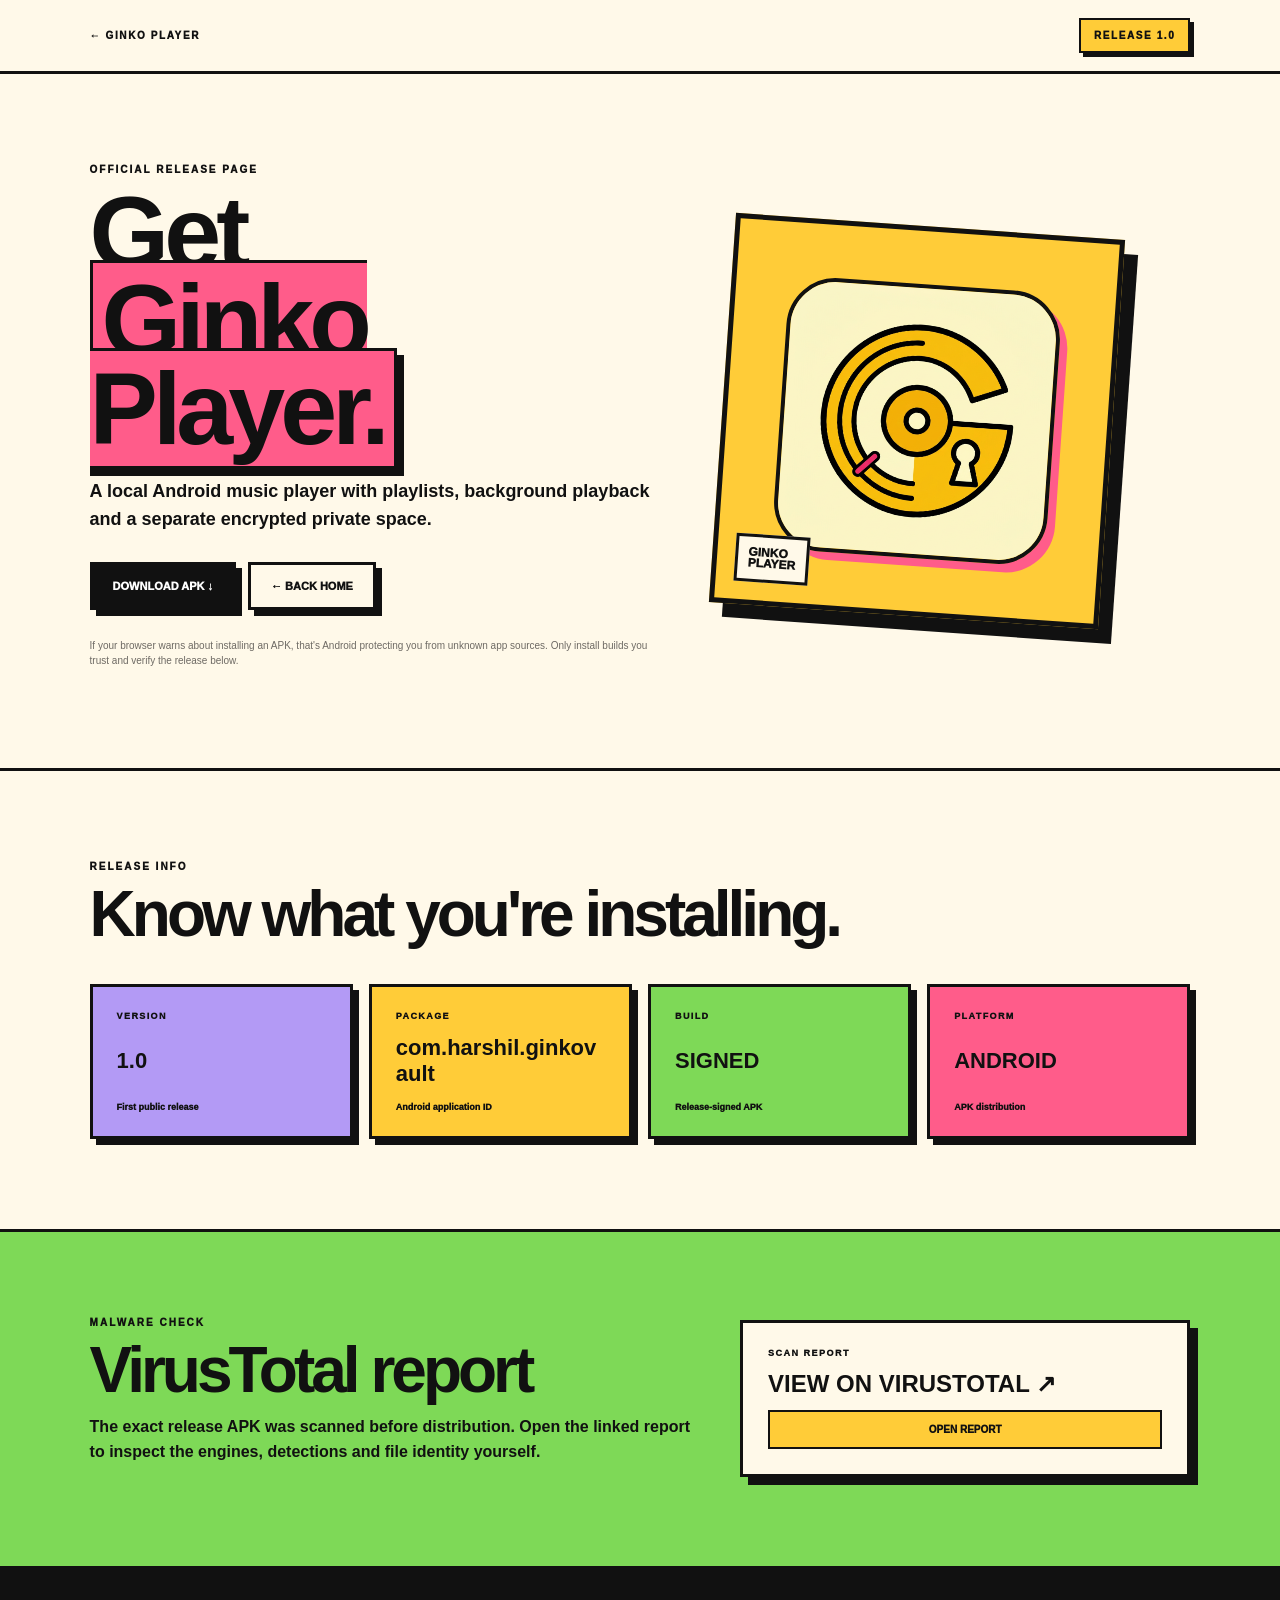
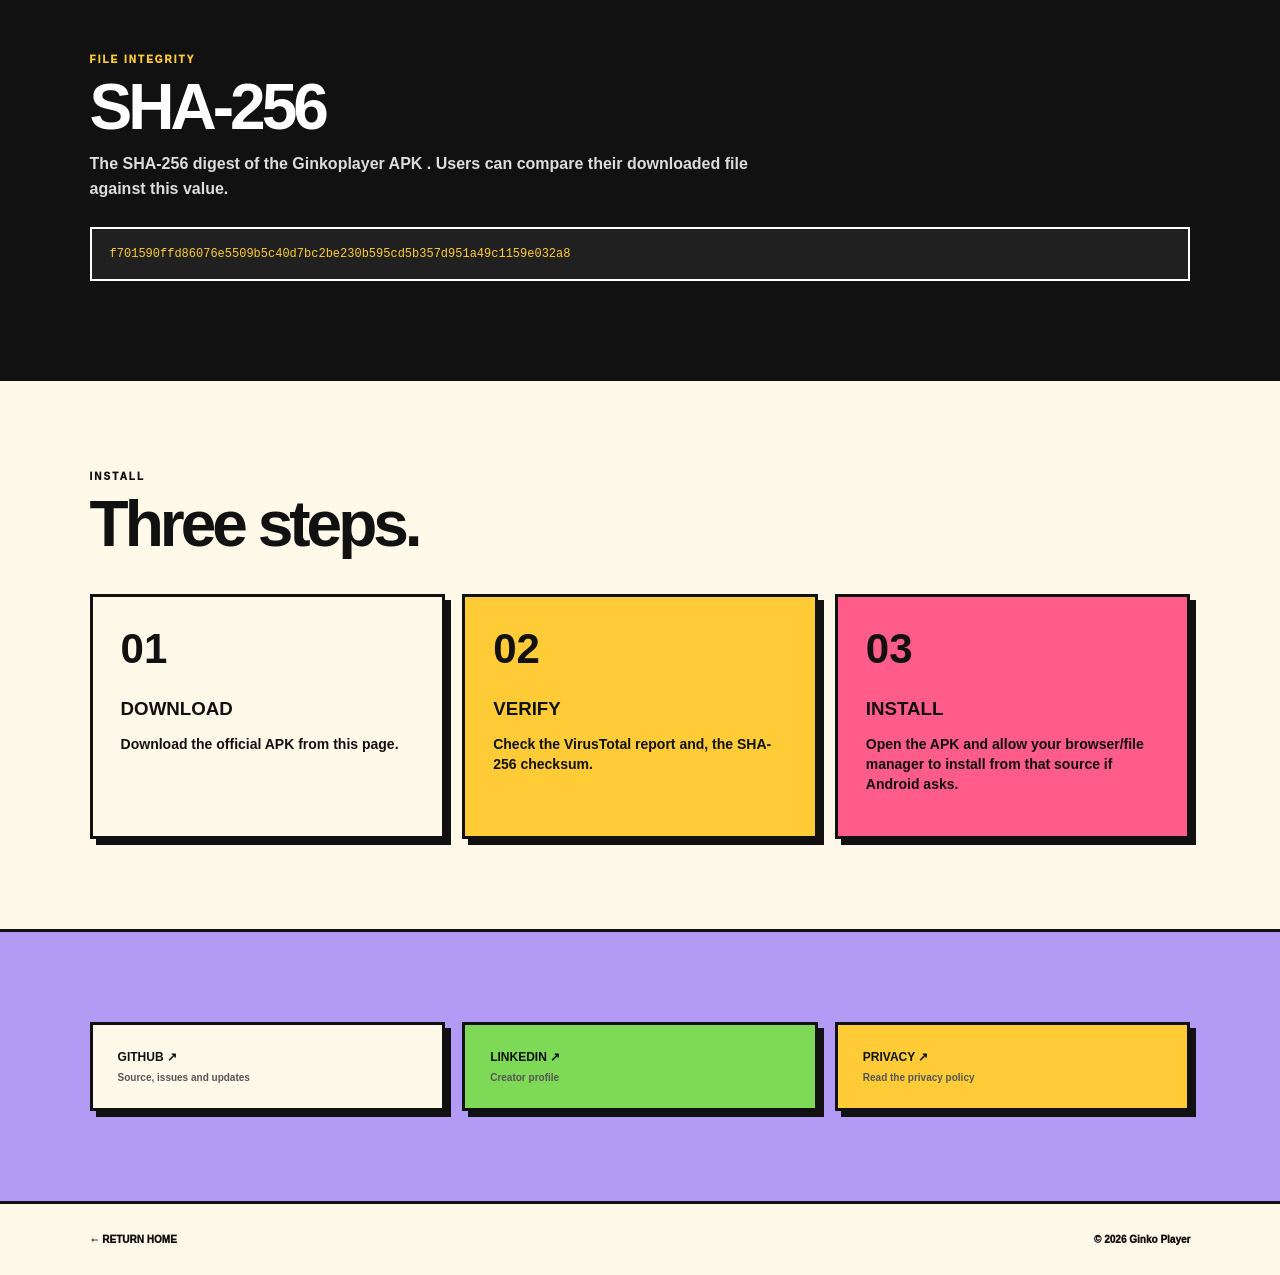
==== download/index.html @ cfaad0b4 "Add files via upload" ====
<!doctype html>
<html lang="en">
<head>
<meta charset="utf-8"><meta name="viewport" content="width=device-width,initial-scale=1">
<meta name="theme-color" content="#ffcc38">
<link rel="icon" type="image/png" href="../assets/ginko-player-icon.png">
<title>Download Ginko Player — Release 1.0</title>
<link rel="stylesheet" href="download.css">
</head>
<body>
<header><a class="back" href="../index.html">← GINKO PLAYER</a><span class="release">RELEASE 1.0</span></header>
<main>
<section class="download-hero"><div><p class="eyebrow">OFFICIAL RELEASE PAGE</p><h1>Get<br><em>Ginko Player.</em></h1><p class="lead">A local Android music player with playlists, background playback and a separate encrypted private space.</p><div class="actions"><a class="button black" href="ginko-player-v1.0.apk">DOWNLOAD APK ↓</a><a class="button" href="../index.html">← BACK HOME</a></div><p class="tiny">If your browser warns about installing an APK, that's Android protecting you from unknown app sources. Only install builds you trust and verify the release below.</p></div><div class="icon-card"><img src="../assets/ginko-player-icon.png" alt="Ginko Player icon"><span>GINKO<br>PLAYER</span></div></section>

<section class="release-info"><div class="section-head"><p class="eyebrow">RELEASE INFO</p><h2>Know what you're installing.</h2></div><div class="info-grid"><article><small>VERSION</small><b>1.0</b><span>First public release</span></article><article><small>PACKAGE</small><b>com.harshil.ginkovault</b><span>Android application ID</span></article><article><small>BUILD</small><b>SIGNED</b><span>Release-signed APK</span></article><article><small>PLATFORM</small><b>ANDROID</b><span>APK distribution</span></article></div></section>

<section id="virustotal" class="security-card"><div><p class="eyebrow">MALWARE CHECK</p><h2>VirusTotal report</h2><p>The exact release APK was scanned before distribution. Open the linked report to inspect the engines, detections and file identity yourself.</p></div><div class="report-box"><span>SCAN REPORT</span><b>VIEW ON VIRUSTOTAL ↗</b><a href="https://www.virustotal.com/gui/file/f701590ffd86076e5509b5c40d7bc2be230b595cd5b357d951a49c1159e032a8/details" target="_blank" rel="noopener">OPEN REPORT</a></div></section>

<section id="checksum" class="checksum"><p class="eyebrow">FILE INTEGRITY</p><h2>SHA-256</h2><p>The SHA-256 digest of the Ginkoplayer APK . Users can compare their downloaded file against this value.</p><code>f701590ffd86076e5509b5c40d7bc2be230b595cd5b357d951a49c1159e032a8</code><div class="verify-note"></div></section>

<section class="install"><div><p class="eyebrow">INSTALL</p><h2>Three steps.</h2></div><div class="steps"><article><b>01</b><h3>DOWNLOAD</h3><p>Download the official APK from this page.</p></article><article><b>02</b><h3>VERIFY</h3><p>Check the VirusTotal report and, the SHA-256 checksum.</p></article><article><b>03</b><h3>INSTALL</h3><p>Open the APK and allow your browser/file manager to install from that source if Android asks.</p></article></div></section>

<section class="links"><a href="https://github.com/HARSH11L" target="_blank" rel="noopener"><b>GITHUB ↗</b><span>Source, issues and updates</span></a><a href="https://in.linkedin.com/in/harshil-rahman-0258a3421" target="_blank" rel="noopener"><b>LINKEDIN ↗</b><span>Creator profile</span></a><a href="../privacy.html"><b>PRIVACY ↗</b><span>Read the privacy policy</span></a></section>
</main>
<footer><a href="../index.html">← RETURN HOME</a><span>© 2026 Ginko Player</span></footer>
</body></html>
---- download/download.css ----
:root{--paper:#fff9e9;--yellow:#ffcc38;--pink:#ff5c8a;--green:#7ed957;--purple:#b39af5;--black:#111;--muted:#6e6a64;--border:3px solid var(--black)}*{box-sizing:border-box}body{margin:0;background:var(--paper);color:var(--black);font-family:Arial,Helvetica,sans-serif}a{color:inherit;text-decoration:none}header{height:74px;padding:14px 7vw;border-bottom:var(--border);display:flex;justify-content:space-between;align-items:center;position:sticky;top:0;background:var(--paper);z-index:5}.back,.release{font-size:10px;font-weight:1000;letter-spacing:1.6px}.release{background:var(--yellow);padding:10px 13px;border:2px solid var(--black);box-shadow:4px 4px 0 var(--black)}.download-hero{padding:90px 7vw;display:grid;grid-template-columns:1.1fr .9fr;gap:60px;align-items:center;background:var(--cream);border-bottom:var(--border)}.eyebrow{font-size:10px;font-weight:1000;letter-spacing:2px;margin:0 0 14px}.download-hero h1{font-size:clamp(62px,8vw,105px);line-height:.86;letter-spacing:-5px;margin:0 0 25px}.download-hero h1 em{font-style:normal;background:var(--pink);border:3px solid var(--black);padding:0 9px;box-shadow:7px 7px 0 var(--black)}.lead{max-width:650px;font-size:18px;line-height:1.55;font-weight:650}.actions{display:flex;gap:12px;flex-wrap:wrap;margin:28px 0}.button{display:inline-flex;padding:15px 20px;border:var(--border);box-shadow:6px 6px 0 var(--black);font-size:11px;font-weight:1000;background:var(--paper)}.button.black{background:var(--black);color:white}.tiny{font-size:10px;line-height:1.5;color:var(--muted);max-width:600px}.icon-card{width:min(390px,100%);aspect-ratio:1;background:var(--yellow);border:5px solid var(--black);box-shadow:14px 14px 0 var(--black);display:grid;place-items:center;position:relative;transform:rotate(4deg)}.icon-card img{width:72%;height:72%;object-fit:cover;border:4px solid var(--black);border-radius:18%;box-shadow:8px 8px 0 var(--pink)}.icon-card span{position:absolute;bottom:18px;left:18px;background:var(--paper);border:3px solid var(--black);padding:10px;font-size:12px;font-weight:1000;line-height:.9}.release-info,.install,.links{padding:90px 7vw}.section-head h2,.release-info h2,.security-card h2,.checksum h2,.install h2{font-size:clamp(42px,5vw,70px);line-height:.9;letter-spacing:-4px;margin:0}.info-grid{display:grid;grid-template-columns:repeat(4,1fr);gap:16px;margin-top:40px}.info-grid article{padding:24px;min-height:155px;border:var(--border);box-shadow:6px 6px 0 var(--black);background:var(--purple);display:flex;flex-direction:column;justify-content:space-between}.info-grid article:nth-child(2){background:var(--yellow)}.info-grid article:nth-child(3){background:var(--green)}.info-grid article:nth-child(4){background:var(--pink)}.info-grid small{font-size:9px;font-weight:1000;letter-spacing:1.4px}.info-grid b{font-size:22px;word-break:break-word}.info-grid span{font-size:9px;font-weight:1000}.security-card{padding:85px 7vw;background:var(--green);border-top:var(--border);border-bottom:var(--border);display:grid;grid-template-columns:1fr .75fr;gap:50px;align-items:center}.security-card>div>p:not(.eyebrow),.checksum>p:not(.eyebrow){max-width:700px;font-size:16px;line-height:1.55;font-weight:650}.report-box{padding:25px;background:var(--paper);border:var(--border);box-shadow:8px 8px 0 var(--black);display:flex;flex-direction:column;gap:12px}.report-box span{font-size:9px;font-weight:1000;letter-spacing:1.5px}.report-box b{font-size:24px}.report-box a{background:var(--yellow);border:2px solid var(--black);padding:12px;font-size:10px;font-weight:1000;text-align:center}.report-box small{font-size:9px;color:var(--muted)}.checksum{padding:85px 7vw;background:var(--black);color:white}.checksum .eyebrow{color:var(--yellow)}.checksum p:not(.eyebrow){color:#ddd}.checksum code{display:block;margin-top:25px;padding:18px;background:#202020;border:2px solid white;color:var(--yellow);font-size:12px;word-break:break-all}.verify-note{margin-top:15px;font-size:10px;color:#bbb}.steps{display:grid;grid-template-columns:repeat(3,1fr);gap:17px;margin-top:40px}.steps article{padding:28px;background:var(--paper);border:var(--border);box-shadow:6px 6px 0 var(--black);min-height:210px}.steps article:nth-child(2){background:var(--yellow)}.steps article:nth-child(3){background:var(--pink)}.steps b{font-size:42px}.steps h3{margin:25px 0 8px}.steps p{font-size:14px;font-weight:650;line-height:1.45}.links{background:var(--purple);border-top:var(--border);display:grid;grid-template-columns:repeat(3,1fr);gap:17px}.links a{padding:25px;background:var(--paper);border:var(--border);box-shadow:6px 6px 0 var(--black);display:flex;flex-direction:column;gap:8px}.links a:nth-child(2){background:var(--green)}.links a:nth-child(3){background:var(--yellow)}.links b{font-size:12px}.links span{font-size:10px;font-weight:700;color:#555}footer{padding:30px 7vw;background:var(--paper);border-top:var(--border);display:flex;justify-content:space-between;font-size:10px;font-weight:1000}@media(max-width:900px){.download-hero,.security-card{grid-template-columns:1fr}.info-grid{grid-template-columns:1fr 1fr}.steps,.links{grid-template-columns:1fr}}@media(max-width:560px){header{padding:12px 20px}.download-hero,.release-info,.install,.links,.security-card,.checksum{padding-left:20px;padding-right:20px}.download-hero{padding-top:60px}.download-hero h1{font-size:60px}.info-grid{grid-template-columns:1fr}.icon-card{width:280px;margin:auto}.steps{grid-template-columns:1fr}footer{padding:25px 20px;display:block}footer span{display:block;margin-top:10px}}
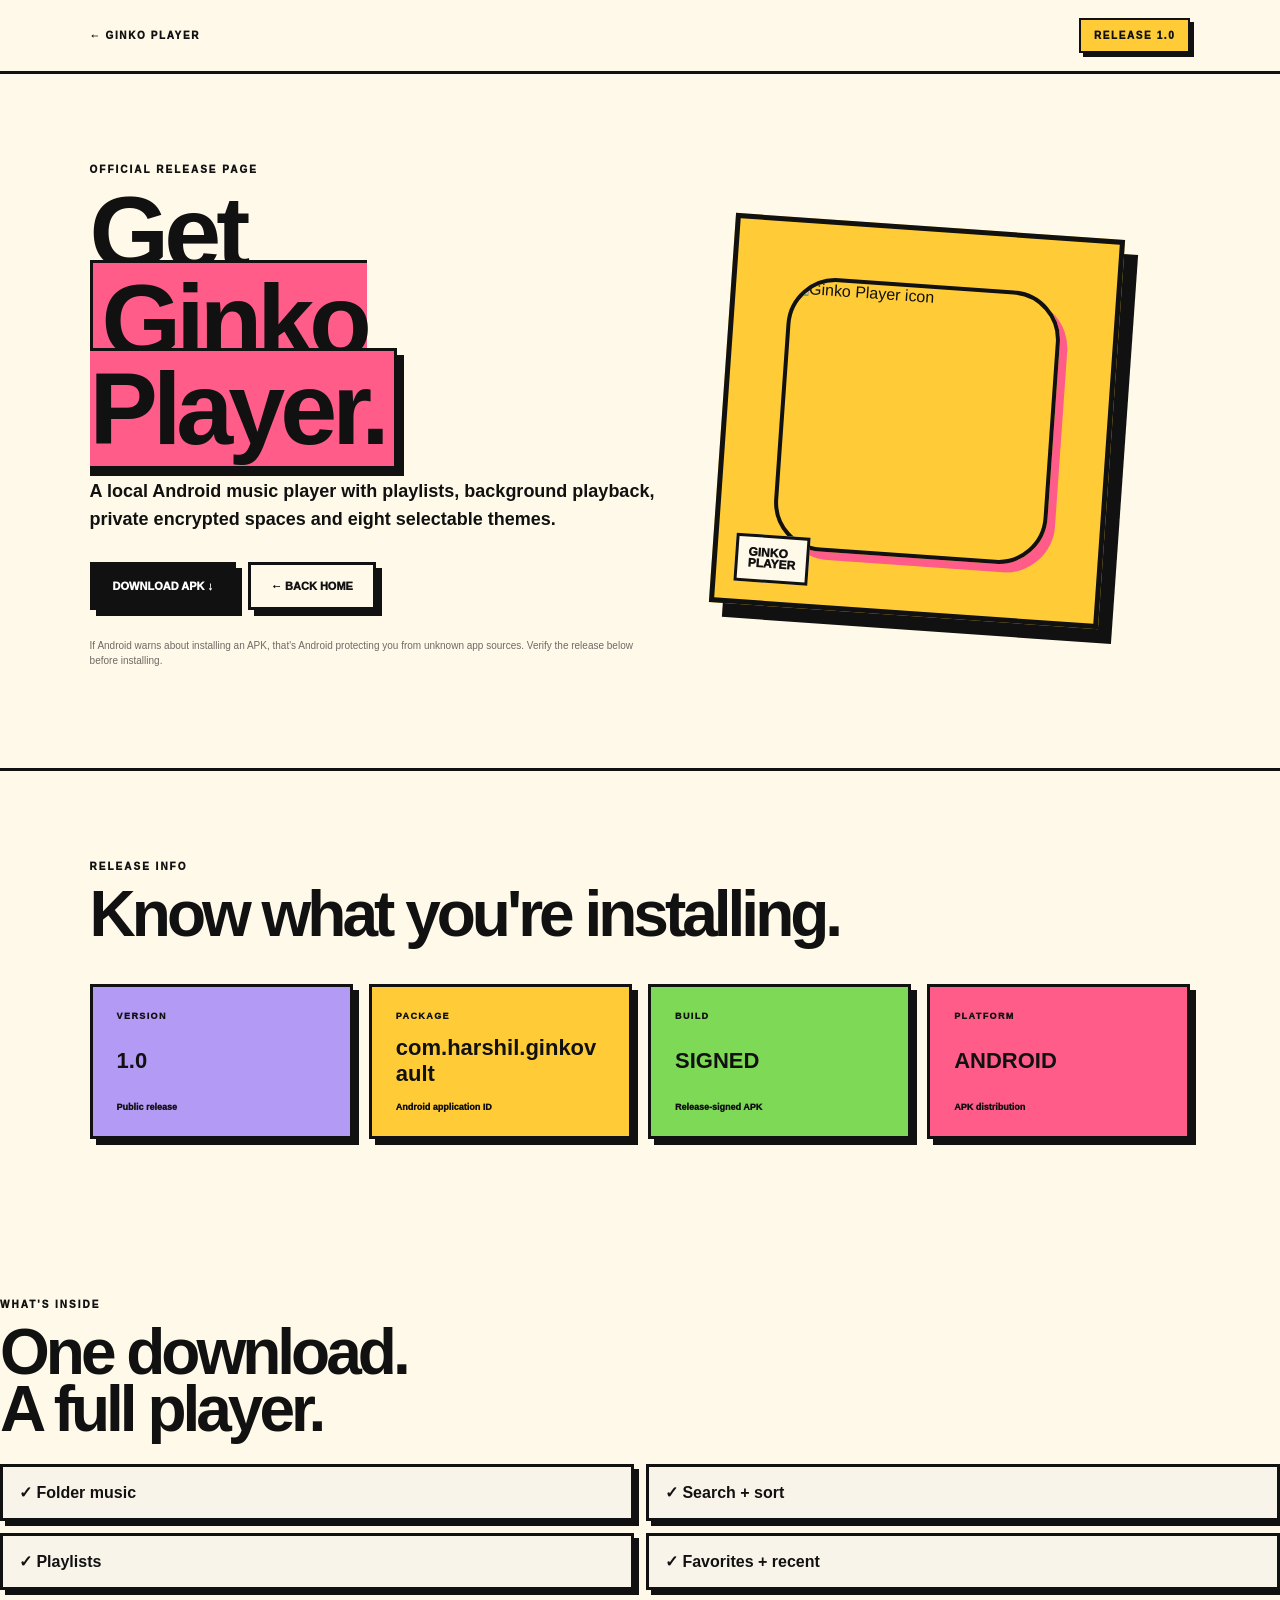
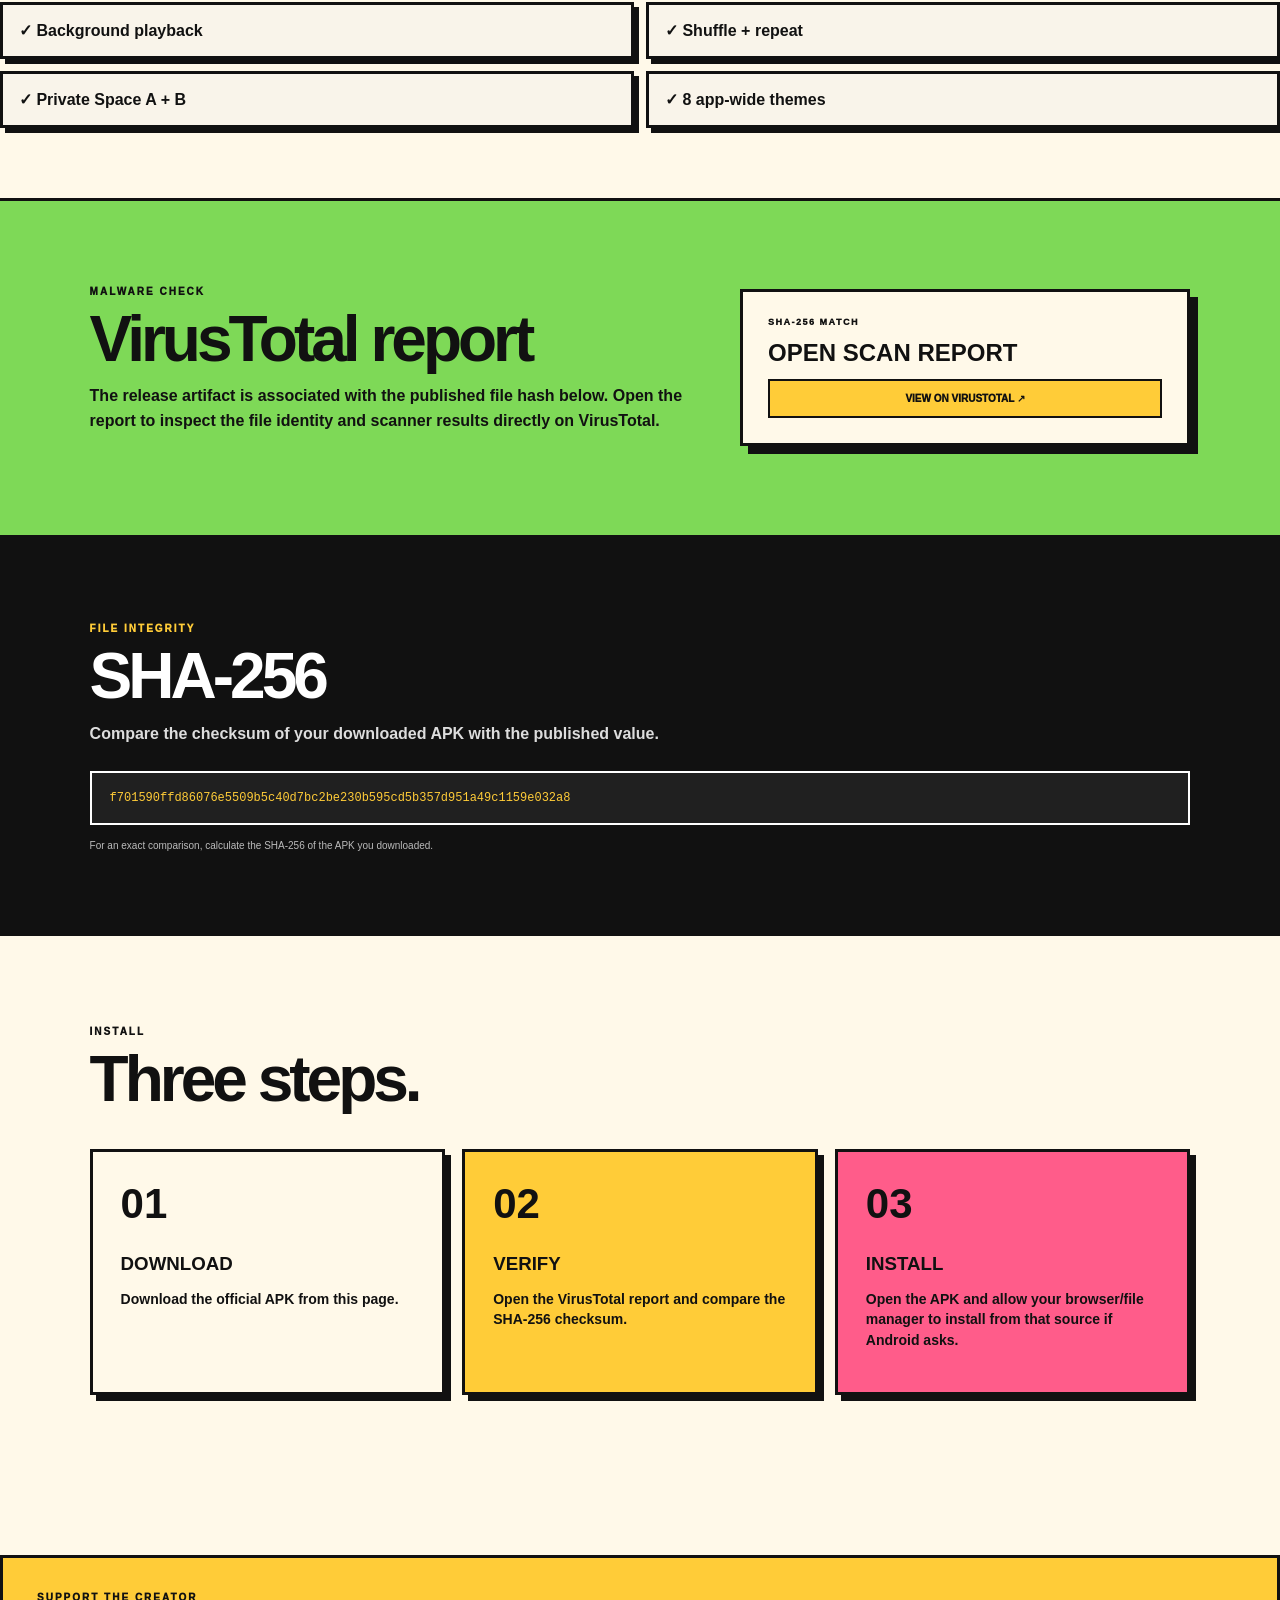
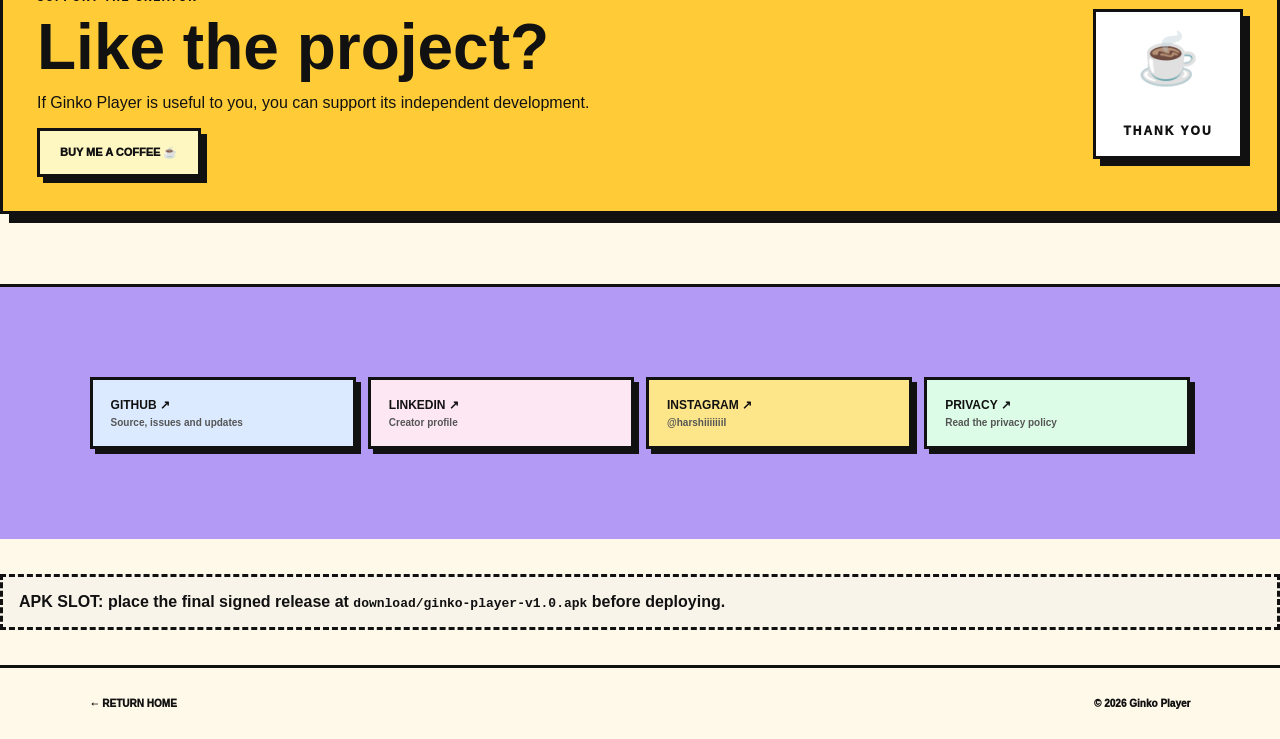
==== commit a9383562: "Add files via upload" ====
--- a/download/index.html
+++ b/download/index.html
@@ -1,26 +1,12 @@
-<!doctype html>
-<html lang="en">
-<head>
-<meta charset="utf-8"><meta name="viewport" content="width=device-width,initial-scale=1">
-<meta name="theme-color" content="#ffcc38">
-<link rel="icon" type="image/png" href="../assets/ginko-player-icon.png">
-<title>Download Ginko Player — Release 1.0</title>
-<link rel="stylesheet" href="download.css">
-</head>
-<body>
-<header><a class="back" href="../index.html">← GINKO PLAYER</a><span class="release">RELEASE 1.0</span></header>
-<main>
-<section class="download-hero"><div><p class="eyebrow">OFFICIAL RELEASE PAGE</p><h1>Get<br><em>Ginko Player.</em></h1><p class="lead">A local Android music player with playlists, background playback and a separate encrypted private space.</p><div class="actions"><a class="button black" href="ginko-player-v1.0.apk">DOWNLOAD APK ↓</a><a class="button" href="../index.html">← BACK HOME</a></div><p class="tiny">If your browser warns about installing an APK, that's Android protecting you from unknown app sources. Only install builds you trust and verify the release below.</p></div><div class="icon-card"><img src="../assets/ginko-player-icon.png" alt="Ginko Player icon"><span>GINKO<br>PLAYER</span></div></section>
-
-<section class="release-info"><div class="section-head"><p class="eyebrow">RELEASE INFO</p><h2>Know what you're installing.</h2></div><div class="info-grid"><article><small>VERSION</small><b>1.0</b><span>First public release</span></article><article><small>PACKAGE</small><b>com.harshil.ginkovault</b><span>Android application ID</span></article><article><small>BUILD</small><b>SIGNED</b><span>Release-signed APK</span></article><article><small>PLATFORM</small><b>ANDROID</b><span>APK distribution</span></article></div></section>
-
-<section id="virustotal" class="security-card"><div><p class="eyebrow">MALWARE CHECK</p><h2>VirusTotal report</h2><p>The exact release APK was scanned before distribution. Open the linked report to inspect the engines, detections and file identity yourself.</p></div><div class="report-box"><span>SCAN REPORT</span><b>VIEW ON VIRUSTOTAL ↗</b><a href="https://www.virustotal.com/gui/file/f701590ffd86076e5509b5c40d7bc2be230b595cd5b357d951a49c1159e032a8/details" target="_blank" rel="noopener">OPEN REPORT</a></div></section>
-
-<section id="checksum" class="checksum"><p class="eyebrow">FILE INTEGRITY</p><h2>SHA-256</h2><p>The SHA-256 digest of the Ginkoplayer APK . Users can compare their downloaded file against this value.</p><code>f701590ffd86076e5509b5c40d7bc2be230b595cd5b357d951a49c1159e032a8</code><div class="verify-note"></div></section>
-
-<section class="install"><div><p class="eyebrow">INSTALL</p><h2>Three steps.</h2></div><div class="steps"><article><b>01</b><h3>DOWNLOAD</h3><p>Download the official APK from this page.</p></article><article><b>02</b><h3>VERIFY</h3><p>Check the VirusTotal report and, the SHA-256 checksum.</p></article><article><b>03</b><h3>INSTALL</h3><p>Open the APK and allow your browser/file manager to install from that source if Android asks.</p></article></div></section>
-
-<section class="links"><a href="https://github.com/HARSH11L" target="_blank" rel="noopener"><b>GITHUB ↗</b><span>Source, issues and updates</span></a><a href="https://in.linkedin.com/in/harshil-rahman-0258a3421" target="_blank" rel="noopener"><b>LINKEDIN ↗</b><span>Creator profile</span></a><a href="../privacy.html"><b>PRIVACY ↗</b><span>Read the privacy policy</span></a></section>
-</main>
-<footer><a href="../index.html">← RETURN HOME</a><span>© 2026 Ginko Player</span></footer>
-</body></html>
+<!doctype html><html lang="en"><head><meta charset="utf-8"><meta name="viewport" content="width=device-width,initial-scale=1"><meta name="description" content="Official Ginko Player Android APK download page with release verification, VirusTotal report, SHA-256 and creator support."><meta name="theme-color" content="#ffcc38"><link rel="icon" type="image/png" href="../assets/ginko-player-icon.png"><title>Download Ginko Player — Release 1.0</title><link rel="stylesheet" href="download.css"></head><body>
+<header><a class="back" href="../index.html">← GINKO PLAYER</a><span class="release">RELEASE 1.0</span></header><main>
+<section class="download-hero"><div><p class="eyebrow">OFFICIAL RELEASE PAGE</p><h1>Get<br><em>Ginko Player.</em></h1><p class="lead">A local Android music player with playlists, background playback, private encrypted spaces and eight selectable themes.</p><div class="actions"><a class="button black" href="ginko-player-v1.0.apk">DOWNLOAD APK ↓</a><a class="button" href="../index.html">← BACK HOME</a></div><p class="tiny">If Android warns about installing an APK, that's Android protecting you from unknown app sources. Verify the release below before installing.</p></div><div class="icon-card"><img src="../assets/ginko-player-icon.png" alt="Ginko Player icon"><span>GINKO<br>PLAYER</span></div></section>
+<section class="release-info"><div class="section-head"><p class="eyebrow">RELEASE INFO</p><h2>Know what you're installing.</h2></div><div class="info-grid"><article><small>VERSION</small><b>1.0</b><span>Public release</span></article><article><small>PACKAGE</small><b>com.harshil.ginkovault</b><span>Android application ID</span></article><article><small>BUILD</small><b>SIGNED</b><span>Release-signed APK</span></article><article><small>PLATFORM</small><b>ANDROID</b><span>APK distribution</span></article></div></section>
+<section class="download-features"><div class="section-head"><p class="eyebrow">WHAT'S INSIDE</p><h2>One download.<br>A full player.</h2></div><div class="mini-grid"><span>✓ Folder music</span><span>✓ Search + sort</span><span>✓ Playlists</span><span>✓ Favorites + recent</span><span>✓ Background playback</span><span>✓ Shuffle + repeat</span><span>✓ Private Space A + B</span><span>✓ 8 app-wide themes</span></div></section>
+<section id="virustotal" class="security-card"><div><p class="eyebrow">MALWARE CHECK</p><h2>VirusTotal report</h2><p>The release artifact is associated with the published file hash below. Open the report to inspect the file identity and scanner results directly on VirusTotal.</p></div><div class="report-box"><span>SHA-256 MATCH</span><b>OPEN SCAN REPORT</b><a href="https://www.virustotal.com/gui/file/f701590ffd86076e5509b5c40d7bc2be230b595cd5b357d951a49c1159e032a8/detection" target="_blank" rel="noopener">VIEW ON VIRUSTOTAL ↗</a></div></section>
+<section id="checksum" class="checksum"><p class="eyebrow">FILE INTEGRITY</p><h2>SHA-256</h2><p>Compare the checksum of your downloaded APK with the published value.</p><code>f701590ffd86076e5509b5c40d7bc2be230b595cd5b357d951a49c1159e032a8</code><div class="verify-note">For an exact comparison, calculate the SHA-256 of the APK you downloaded.</div></section>
+<section class="install"><div><p class="eyebrow">INSTALL</p><h2>Three steps.</h2></div><div class="steps"><article><b>01</b><h3>DOWNLOAD</h3><p>Download the official APK from this page.</p></article><article><b>02</b><h3>VERIFY</h3><p>Open the VirusTotal report and compare the SHA-256 checksum.</p></article><article><b>03</b><h3>INSTALL</h3><p>Open the APK and allow your browser/file manager to install from that source if Android asks.</p></article></div></section>
+<section class="support-download"><div><p class="eyebrow">SUPPORT THE CREATOR</p><h2>Like the project?</h2><p>If Ginko Player is useful to you, you can support its independent development.</p><a class="button yellow" href="https://buymeacoffee.com/harsh1l" target="_blank" rel="noopener">BUY ME A COFFEE ☕</a></div><div class="coffee-mark">☕<br><small>THANK YOU</small></div></section>
+<section class="links"><a href="https://github.com/HARSH11L" target="_blank" rel="noopener"><b>GITHUB ↗</b><span>Source, issues and updates</span></a><a href="https://www.linkedin.com/in/harshil-rahman-0258a3421/" target="_blank" rel="noopener"><b>LINKEDIN ↗</b><span>Creator profile</span></a><a href="https://instagram.com/harshiiiiiiil" target="_blank" rel="noopener"><b>INSTAGRAM ↗</b><span>@harshiiiiiiil</span></a><a href="../privacy.html"><b>PRIVACY ↗</b><span>Read the privacy policy</span></a></section>
+<div class="apk-note"><b>APK SLOT:</b> place the final signed release at <code>download/ginko-player-v1.0.apk</code> before deploying.</div>
+</main><footer><a href="../index.html">← RETURN HOME</a><span>© 2026 Ginko Player</span></footer></body></html>
--- a/download/download.css
+++ b/download/download.css
@@ -1 +1,2 @@
 :root{--paper:#fff9e9;--yellow:#ffcc38;--pink:#ff5c8a;--green:#7ed957;--purple:#b39af5;--black:#111;--muted:#6e6a64;--border:3px solid var(--black)}*{box-sizing:border-box}body{margin:0;background:var(--paper);color:var(--black);font-family:Arial,Helvetica,sans-serif}a{color:inherit;text-decoration:none}header{height:74px;padding:14px 7vw;border-bottom:var(--border);display:flex;justify-content:space-between;align-items:center;position:sticky;top:0;background:var(--paper);z-index:5}.back,.release{font-size:10px;font-weight:1000;letter-spacing:1.6px}.release{background:var(--yellow);padding:10px 13px;border:2px solid var(--black);box-shadow:4px 4px 0 var(--black)}.download-hero{padding:90px 7vw;display:grid;grid-template-columns:1.1fr .9fr;gap:60px;align-items:center;background:var(--cream);border-bottom:var(--border)}.eyebrow{font-size:10px;font-weight:1000;letter-spacing:2px;margin:0 0 14px}.download-hero h1{font-size:clamp(62px,8vw,105px);line-height:.86;letter-spacing:-5px;margin:0 0 25px}.download-hero h1 em{font-style:normal;background:var(--pink);border:3px solid var(--black);padding:0 9px;box-shadow:7px 7px 0 var(--black)}.lead{max-width:650px;font-size:18px;line-height:1.55;font-weight:650}.actions{display:flex;gap:12px;flex-wrap:wrap;margin:28px 0}.button{display:inline-flex;padding:15px 20px;border:var(--border);box-shadow:6px 6px 0 var(--black);font-size:11px;font-weight:1000;background:var(--paper)}.button.black{background:var(--black);color:white}.tiny{font-size:10px;line-height:1.5;color:var(--muted);max-width:600px}.icon-card{width:min(390px,100%);aspect-ratio:1;background:var(--yellow);border:5px solid var(--black);box-shadow:14px 14px 0 var(--black);display:grid;place-items:center;position:relative;transform:rotate(4deg)}.icon-card img{width:72%;height:72%;object-fit:cover;border:4px solid var(--black);border-radius:18%;box-shadow:8px 8px 0 var(--pink)}.icon-card span{position:absolute;bottom:18px;left:18px;background:var(--paper);border:3px solid var(--black);padding:10px;font-size:12px;font-weight:1000;line-height:.9}.release-info,.install,.links{padding:90px 7vw}.section-head h2,.release-info h2,.security-card h2,.checksum h2,.install h2{font-size:clamp(42px,5vw,70px);line-height:.9;letter-spacing:-4px;margin:0}.info-grid{display:grid;grid-template-columns:repeat(4,1fr);gap:16px;margin-top:40px}.info-grid article{padding:24px;min-height:155px;border:var(--border);box-shadow:6px 6px 0 var(--black);background:var(--purple);display:flex;flex-direction:column;justify-content:space-between}.info-grid article:nth-child(2){background:var(--yellow)}.info-grid article:nth-child(3){background:var(--green)}.info-grid article:nth-child(4){background:var(--pink)}.info-grid small{font-size:9px;font-weight:1000;letter-spacing:1.4px}.info-grid b{font-size:22px;word-break:break-word}.info-grid span{font-size:9px;font-weight:1000}.security-card{padding:85px 7vw;background:var(--green);border-top:var(--border);border-bottom:var(--border);display:grid;grid-template-columns:1fr .75fr;gap:50px;align-items:center}.security-card>div>p:not(.eyebrow),.checksum>p:not(.eyebrow){max-width:700px;font-size:16px;line-height:1.55;font-weight:650}.report-box{padding:25px;background:var(--paper);border:var(--border);box-shadow:8px 8px 0 var(--black);display:flex;flex-direction:column;gap:12px}.report-box span{font-size:9px;font-weight:1000;letter-spacing:1.5px}.report-box b{font-size:24px}.report-box a{background:var(--yellow);border:2px solid var(--black);padding:12px;font-size:10px;font-weight:1000;text-align:center}.report-box small{font-size:9px;color:var(--muted)}.checksum{padding:85px 7vw;background:var(--black);color:white}.checksum .eyebrow{color:var(--yellow)}.checksum p:not(.eyebrow){color:#ddd}.checksum code{display:block;margin-top:25px;padding:18px;background:#202020;border:2px solid white;color:var(--yellow);font-size:12px;word-break:break-all}.verify-note{margin-top:15px;font-size:10px;color:#bbb}.steps{display:grid;grid-template-columns:repeat(3,1fr);gap:17px;margin-top:40px}.steps article{padding:28px;background:var(--paper);border:var(--border);box-shadow:6px 6px 0 var(--black);min-height:210px}.steps article:nth-child(2){background:var(--yellow)}.steps article:nth-child(3){background:var(--pink)}.steps b{font-size:42px}.steps h3{margin:25px 0 8px}.steps p{font-size:14px;font-weight:650;line-height:1.45}.links{background:var(--purple);border-top:var(--border);display:grid;grid-template-columns:repeat(3,1fr);gap:17px}.links a{padding:25px;background:var(--paper);border:var(--border);box-shadow:6px 6px 0 var(--black);display:flex;flex-direction:column;gap:8px}.links a:nth-child(2){background:var(--green)}.links a:nth-child(3){background:var(--yellow)}.links b{font-size:12px}.links span{font-size:10px;font-weight:700;color:#555}footer{padding:30px 7vw;background:var(--paper);border-top:var(--border);display:flex;justify-content:space-between;font-size:10px;font-weight:1000}@media(max-width:900px){.download-hero,.security-card{grid-template-columns:1fr}.info-grid{grid-template-columns:1fr 1fr}.steps,.links{grid-template-columns:1fr}}@media(max-width:560px){header{padding:12px 20px}.download-hero,.release-info,.install,.links,.security-card,.checksum{padding-left:20px;padding-right:20px}.download-hero{padding-top:60px}.download-hero h1{font-size:60px}.info-grid{grid-template-columns:1fr}.icon-card{width:280px;margin:auto}.steps{grid-template-columns:1fr}footer{padding:25px 20px;display:block}footer span{display:block;margin-top:10px}}
+.download-features{padding:70px 0}.mini-grid{display:grid;grid-template-columns:repeat(2,1fr);gap:12px;margin-top:25px}.mini-grid span{border:3px solid #111;background:#f9f4ea;box-shadow:5px 5px 0 #111;padding:16px;font-weight:900}.support-download{margin:70px 0;padding:34px;border:3px solid #111;box-shadow:9px 9px 0 #111;background:#ffcc38;display:flex;justify-content:space-between;align-items:center;gap:30px}.support-download h2{font-size:clamp(38px,5vw,68px);line-height:.95;margin:8px 0}.button.yellow{background:#fff7c2;border:3px solid #111;color:#111}.coffee-mark{width:150px;height:150px;border:3px solid #111;background:#fff;box-shadow:7px 7px 0 #111;display:grid;place-items:center;text-align:center;font-size:50px;flex:0 0 auto}.coffee-mark small{font-size:12px;font-weight:1000;letter-spacing:2px}.apk-note{margin:35px 0;padding:16px;border:3px dashed #111;background:#f9f4ea;font-weight:700}.apk-note code{word-break:break-all}.links{display:grid;grid-template-columns:repeat(4,1fr);gap:12px}.links a{border:3px solid #111;box-shadow:5px 5px 0 #111;padding:18px;background:#fff;color:#111;text-decoration:none;display:flex;flex-direction:column;gap:5px}.links a:nth-child(1){background:#dbeafe}.links a:nth-child(2){background:#fce7f3}.links a:nth-child(3){background:#fde68a}.links a:nth-child(4){background:#dcfce7}@media(max-width:800px){.links{grid-template-columns:repeat(2,1fr)}.support-download{align-items:flex-start}.coffee-mark{width:110px;height:110px;font-size:38px}}@media(max-width:520px){.mini-grid,.links{grid-template-columns:1fr}.support-download{flex-direction:column}.coffee-mark{width:100%;height:90px}}
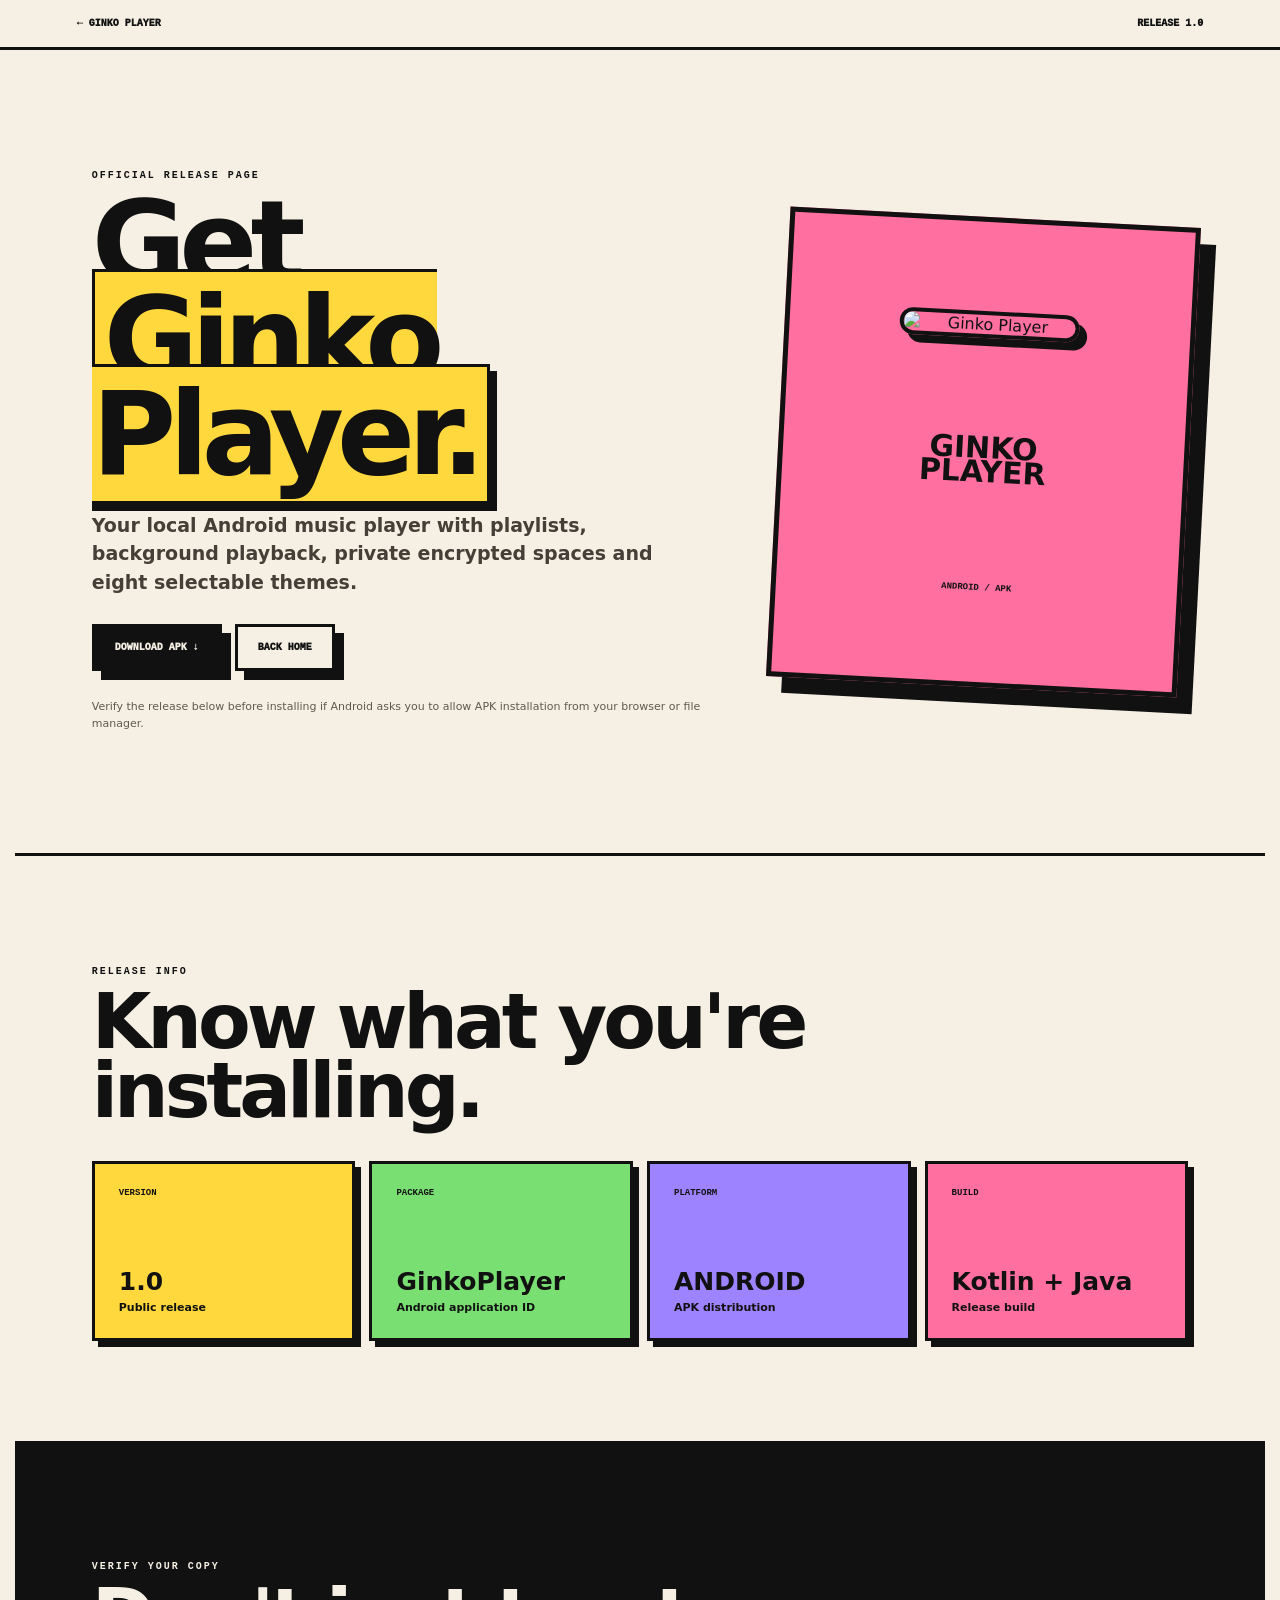
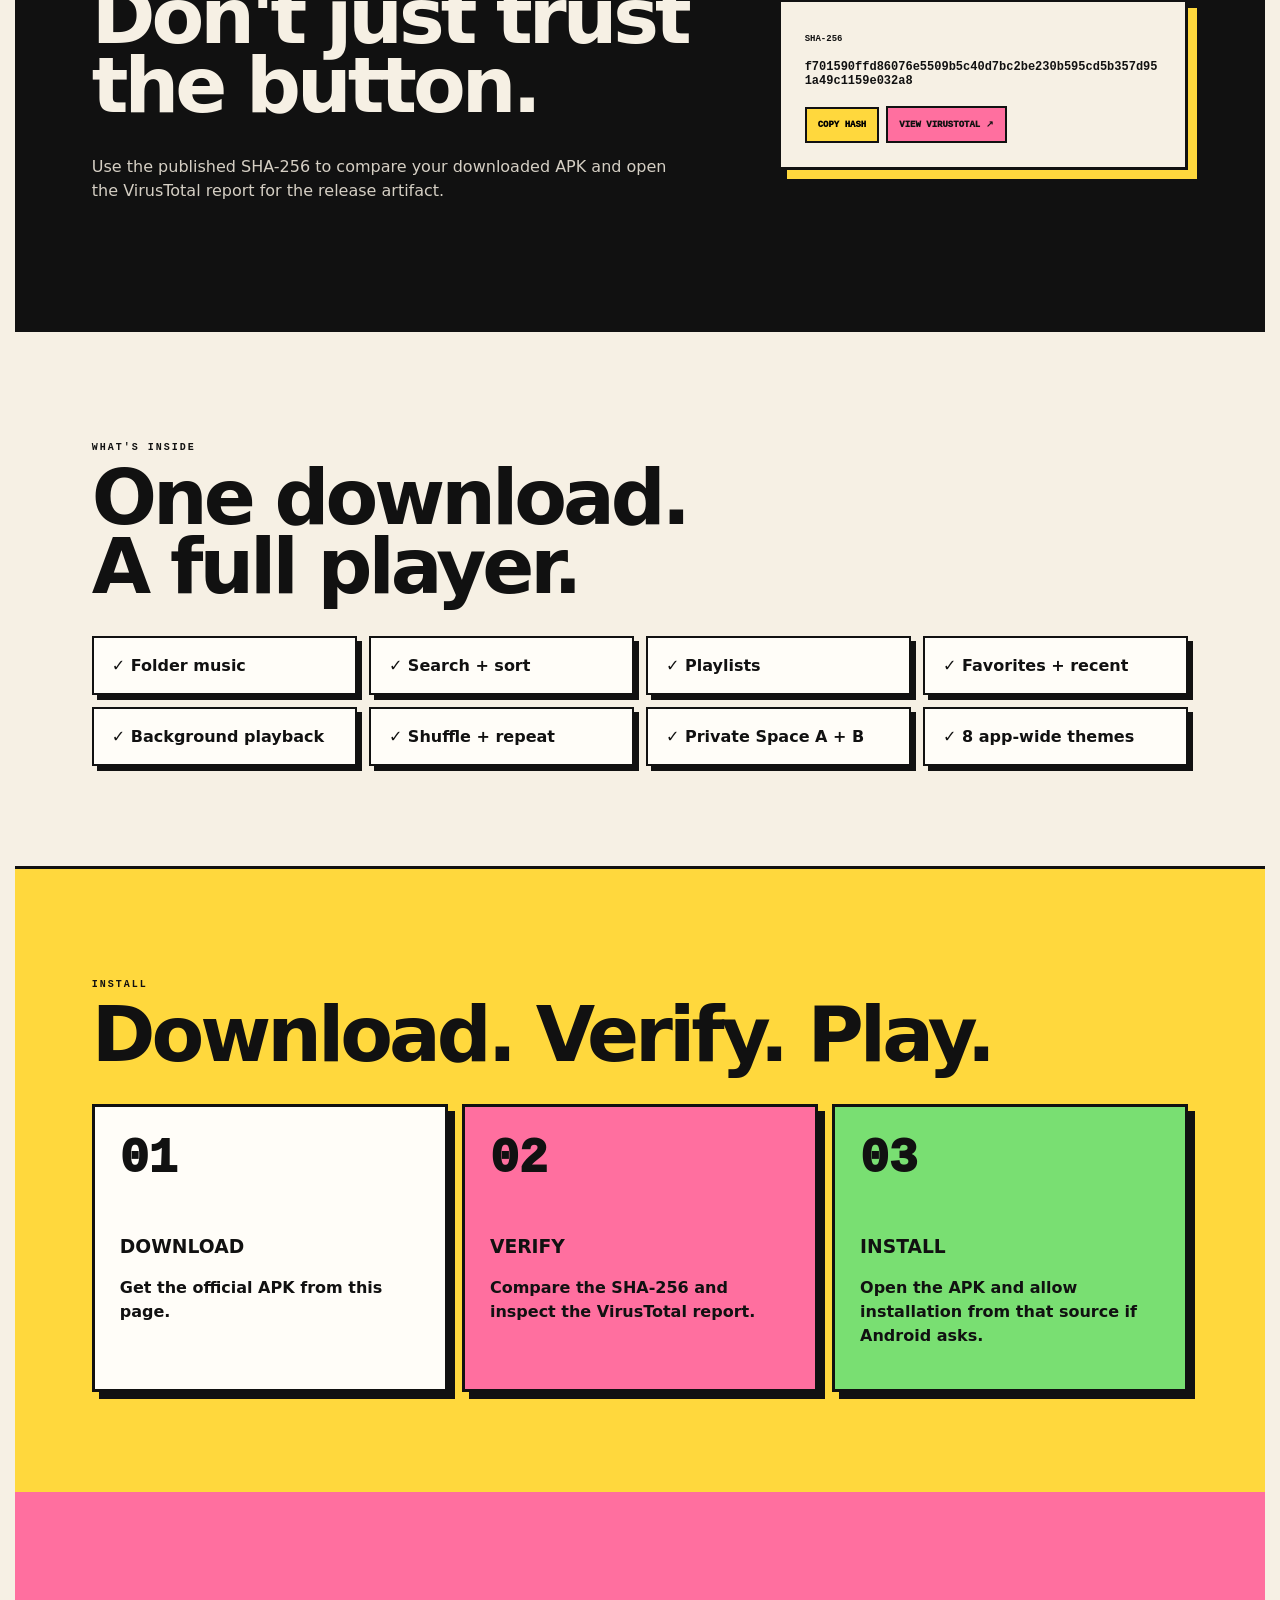
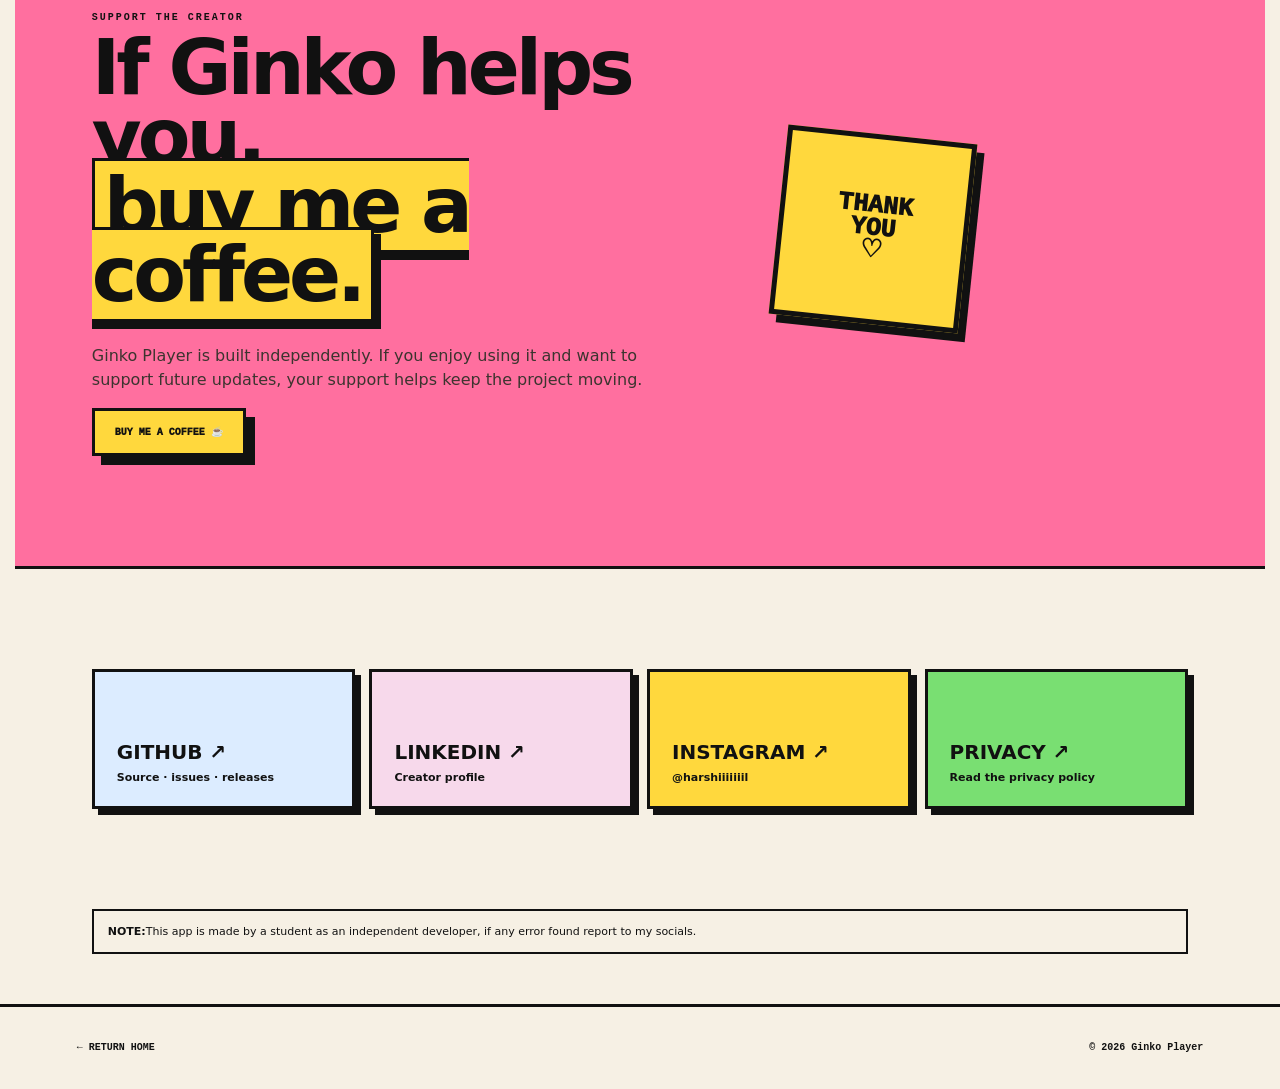
==== commit 408ff0d4: "Add files via upload" ====
--- a/download/index.html
+++ b/download/index.html
@@ -1,12 +1,10 @@
-<!doctype html><html lang="en"><head><meta charset="utf-8"><meta name="viewport" content="width=device-width,initial-scale=1"><meta name="description" content="Official Ginko Player Android APK download page with release verification, VirusTotal report, SHA-256 and creator support."><meta name="theme-color" content="#ffcc38"><link rel="icon" type="image/png" href="../assets/ginko-player-icon.png"><title>Download Ginko Player — Release 1.0</title><link rel="stylesheet" href="download.css"></head><body>
-<header><a class="back" href="../index.html">← GINKO PLAYER</a><span class="release">RELEASE 1.0</span></header><main>
-<section class="download-hero"><div><p class="eyebrow">OFFICIAL RELEASE PAGE</p><h1>Get<br><em>Ginko Player.</em></h1><p class="lead">A local Android music player with playlists, background playback, private encrypted spaces and eight selectable themes.</p><div class="actions"><a class="button black" href="ginko-player-v1.0.apk">DOWNLOAD APK ↓</a><a class="button" href="../index.html">← BACK HOME</a></div><p class="tiny">If Android warns about installing an APK, that's Android protecting you from unknown app sources. Verify the release below before installing.</p></div><div class="icon-card"><img src="../assets/ginko-player-icon.png" alt="Ginko Player icon"><span>GINKO<br>PLAYER</span></div></section>
-<section class="release-info"><div class="section-head"><p class="eyebrow">RELEASE INFO</p><h2>Know what you're installing.</h2></div><div class="info-grid"><article><small>VERSION</small><b>1.0</b><span>Public release</span></article><article><small>PACKAGE</small><b>com.harshil.ginkovault</b><span>Android application ID</span></article><article><small>BUILD</small><b>SIGNED</b><span>Release-signed APK</span></article><article><small>PLATFORM</small><b>ANDROID</b><span>APK distribution</span></article></div></section>
-<section class="download-features"><div class="section-head"><p class="eyebrow">WHAT'S INSIDE</p><h2>One download.<br>A full player.</h2></div><div class="mini-grid"><span>✓ Folder music</span><span>✓ Search + sort</span><span>✓ Playlists</span><span>✓ Favorites + recent</span><span>✓ Background playback</span><span>✓ Shuffle + repeat</span><span>✓ Private Space A + B</span><span>✓ 8 app-wide themes</span></div></section>
-<section id="virustotal" class="security-card"><div><p class="eyebrow">MALWARE CHECK</p><h2>VirusTotal report</h2><p>The release artifact is associated with the published file hash below. Open the report to inspect the file identity and scanner results directly on VirusTotal.</p></div><div class="report-box"><span>SHA-256 MATCH</span><b>OPEN SCAN REPORT</b><a href="https://www.virustotal.com/gui/file/f701590ffd86076e5509b5c40d7bc2be230b595cd5b357d951a49c1159e032a8/detection" target="_blank" rel="noopener">VIEW ON VIRUSTOTAL ↗</a></div></section>
-<section id="checksum" class="checksum"><p class="eyebrow">FILE INTEGRITY</p><h2>SHA-256</h2><p>Compare the checksum of your downloaded APK with the published value.</p><code>f701590ffd86076e5509b5c40d7bc2be230b595cd5b357d951a49c1159e032a8</code><div class="verify-note">For an exact comparison, calculate the SHA-256 of the APK you downloaded.</div></section>
-<section class="install"><div><p class="eyebrow">INSTALL</p><h2>Three steps.</h2></div><div class="steps"><article><b>01</b><h3>DOWNLOAD</h3><p>Download the official APK from this page.</p></article><article><b>02</b><h3>VERIFY</h3><p>Open the VirusTotal report and compare the SHA-256 checksum.</p></article><article><b>03</b><h3>INSTALL</h3><p>Open the APK and allow your browser/file manager to install from that source if Android asks.</p></article></div></section>
-<section class="support-download"><div><p class="eyebrow">SUPPORT THE CREATOR</p><h2>Like the project?</h2><p>If Ginko Player is useful to you, you can support its independent development.</p><a class="button yellow" href="https://buymeacoffee.com/harsh1l" target="_blank" rel="noopener">BUY ME A COFFEE ☕</a></div><div class="coffee-mark">☕<br><small>THANK YOU</small></div></section>
-<section class="links"><a href="https://github.com/HARSH11L" target="_blank" rel="noopener"><b>GITHUB ↗</b><span>Source, issues and updates</span></a><a href="https://www.linkedin.com/in/harshil-rahman-0258a3421/" target="_blank" rel="noopener"><b>LINKEDIN ↗</b><span>Creator profile</span></a><a href="https://instagram.com/harshiiiiiiil" target="_blank" rel="noopener"><b>INSTAGRAM ↗</b><span>@harshiiiiiiil</span></a><a href="../privacy.html"><b>PRIVACY ↗</b><span>Read the privacy policy</span></a></section>
-<div class="apk-note"><b>APK SLOT:</b> place the final signed release at <code>download/ginko-player-v1.0.apk</code> before deploying.</div>
-</main><footer><a href="../index.html">← RETURN HOME</a><span>© 2026 Ginko Player</span></footer></body></html>
+<!doctype html><html lang="en"><head><meta charset="utf-8"><meta name="viewport" content="width=device-width,initial-scale=1"><meta name="description" content="Official Ginko Player Android APK download, release verification and creator support."><meta name="theme-color" content="#ffd83d"><link rel="icon" type="image/png" href="../assets/ginko-player-icon.png"><title>Download Ginko Player — Release 1.0</title><link rel="stylesheet" href="download.css"></head><body>
+<header><a href="../">← GINKO PLAYER</a><span>RELEASE 1.0</span></header><main>
+<section class="hero"><div><p class="eyebrow">OFFICIAL RELEASE PAGE</p><h1>Get<br><em>Ginko Player.</em></h1><p class="lead">Your local Android music player with playlists, background playback, private encrypted spaces and eight selectable themes.</p><div class="actions"><a class="button black" href="ginko-player-v1.0.apk">DOWNLOAD APK ↓</a><a class="button" href="../">BACK HOME</a></div><p class="tiny">Verify the release below before installing if Android asks you to allow APK installation from your browser or file manager.</p></div><div class="download-art"><img src="../assets/ginko-player-icon.png" alt="Ginko Player"><b>GINKO<br>PLAYER</b><span>ANDROID / APK</span></div></section>
+<section class="release"><p class="eyebrow">RELEASE INFO</p><h2>Know what you're installing.</h2><div class="grid"><article><small>VERSION</small><b>1.0</b><span>Public release</span></article><article><small>PACKAGE</small><b>GinkoPlayer</b><span>Android application ID</span></article><article><small>PLATFORM</small><b>ANDROID</b><span>APK distribution</span></article><article><small>BUILD</small><b>Kotlin + Java</b><span>Release build</span></article></div></section>
+<section class="verify"><div><p class="eyebrow">VERIFY YOUR COPY</p><h2>Don't just trust the button.</h2><p>Use the published SHA-256 to compare your downloaded APK and open the VirusTotal report for the release artifact.</p></div><div class="hash"><small>SHA-256</small><code>f701590ffd86076e5509b5c40d7bc2be230b595cd5b357d951a49c1159e032a8</code><button id="copyHash">COPY HASH</button><a href="https://www.virustotal.com/gui/file/f701590ffd86076e5509b5c40d7bc2be230b595cd5b357d951a49c1159e032a8/detection" target="_blank" rel="noopener">VIEW VIRUSTOTAL ↗</a></div></section>
+<section class="inside"><p class="eyebrow">WHAT'S INSIDE</p><h2>One download.<br>A full player.</h2><div class="checks"><span>✓ Folder music</span><span>✓ Search + sort</span><span>✓ Playlists</span><span>✓ Favorites + recent</span><span>✓ Background playback</span><span>✓ Shuffle + repeat</span><span>✓ Private Space A + B</span><span>✓ 8 app-wide themes</span></div></section>
+<section class="install"><p class="eyebrow">INSTALL</p><h2>Download. Verify. Play.</h2><div class="steps"><article><b>01</b><h3>DOWNLOAD</h3><p>Get the official APK from this page.</p></article><article><b>02</b><h3>VERIFY</h3><p>Compare the SHA-256 and inspect the VirusTotal report.</p></article><article><b>03</b><h3>INSTALL</h3><p>Open the APK and allow installation from that source if Android asks.</p></article></div></section>
+<section class="coffee"><div><p class="eyebrow">SUPPORT THE CREATOR</p><h2>If Ginko helps you,<br><em>buy me a coffee.</em></h2><p>Ginko Player is built independently. If you enjoy using it and want to support future updates, your support helps keep the project moving.</p><a class="button yellow" href="https://buymeacoffee.com/harsh1l" target="_blank" rel="noopener">BUY ME A COFFEE ☕</a></div><div class="stamp">THANK<br>YOU<br>♡</div></section>
+<section class="links"><a href="https://github.com/HARSH11L" target="_blank" rel="noopener"><b>GITHUB ↗</b><span>Source · issues · releases</span></a><a href="https://www.linkedin.com/in/harshil-rahman-0258a3421/" target="_blank" rel="noopener"><b>LINKEDIN ↗</b><span>Creator profile</span></a><a href="https://instagram.com/harshiiiiiiil" target="_blank" rel="noopener"><b>INSTAGRAM ↗</b><span>@harshiiiiiiil</span></a><a href="../privacy.html"><b>PRIVACY ↗</b><span>Read the privacy policy</span></a></section>
+<div class="apk-note"><b>NOTE:</b>This app is made by a student as an independent developer, if any error found report to my socials.</div></main><footer><a href="../">← RETURN HOME</a><span>© 2026 Ginko Player</span></footer><script>document.getElementById('copyHash')?.addEventListener('click',async e=>{const hash='f701590ffd86076e5509b5c40d7bc2be230b595cd5b357d951a49c1159e032a8';try{await navigator.clipboard.writeText(hash);e.currentTarget.textContent='COPIED ✓';setTimeout(()=>e.currentTarget.textContent='COPY HASH',1600)}catch{e.currentTarget.textContent='COPY FAILED'}});</script></body></html>
--- a/download/download.css
+++ b/download/download.css
@@ -1,2 +1 @@
-:root{--paper:#fff9e9;--yellow:#ffcc38;--pink:#ff5c8a;--green:#7ed957;--purple:#b39af5;--black:#111;--muted:#6e6a64;--border:3px solid var(--black)}*{box-sizing:border-box}body{margin:0;background:var(--paper);color:var(--black);font-family:Arial,Helvetica,sans-serif}a{color:inherit;text-decoration:none}header{height:74px;padding:14px 7vw;border-bottom:var(--border);display:flex;justify-content:space-between;align-items:center;position:sticky;top:0;background:var(--paper);z-index:5}.back,.release{font-size:10px;font-weight:1000;letter-spacing:1.6px}.release{background:var(--yellow);padding:10px 13px;border:2px solid var(--black);box-shadow:4px 4px 0 var(--black)}.download-hero{padding:90px 7vw;display:grid;grid-template-columns:1.1fr .9fr;gap:60px;align-items:center;background:var(--cream);border-bottom:var(--border)}.eyebrow{font-size:10px;font-weight:1000;letter-spacing:2px;margin:0 0 14px}.download-hero h1{font-size:clamp(62px,8vw,105px);line-height:.86;letter-spacing:-5px;margin:0 0 25px}.download-hero h1 em{font-style:normal;background:var(--pink);border:3px solid var(--black);padding:0 9px;box-shadow:7px 7px 0 var(--black)}.lead{max-width:650px;font-size:18px;line-height:1.55;font-weight:650}.actions{display:flex;gap:12px;flex-wrap:wrap;margin:28px 0}.button{display:inline-flex;padding:15px 20px;border:var(--border);box-shadow:6px 6px 0 var(--black);font-size:11px;font-weight:1000;background:var(--paper)}.button.black{background:var(--black);color:white}.tiny{font-size:10px;line-height:1.5;color:var(--muted);max-width:600px}.icon-card{width:min(390px,100%);aspect-ratio:1;background:var(--yellow);border:5px solid var(--black);box-shadow:14px 14px 0 var(--black);display:grid;place-items:center;position:relative;transform:rotate(4deg)}.icon-card img{width:72%;height:72%;object-fit:cover;border:4px solid var(--black);border-radius:18%;box-shadow:8px 8px 0 var(--pink)}.icon-card span{position:absolute;bottom:18px;left:18px;background:var(--paper);border:3px solid var(--black);padding:10px;font-size:12px;font-weight:1000;line-height:.9}.release-info,.install,.links{padding:90px 7vw}.section-head h2,.release-info h2,.security-card h2,.checksum h2,.install h2{font-size:clamp(42px,5vw,70px);line-height:.9;letter-spacing:-4px;margin:0}.info-grid{display:grid;grid-template-columns:repeat(4,1fr);gap:16px;margin-top:40px}.info-grid article{padding:24px;min-height:155px;border:var(--border);box-shadow:6px 6px 0 var(--black);background:var(--purple);display:flex;flex-direction:column;justify-content:space-between}.info-grid article:nth-child(2){background:var(--yellow)}.info-grid article:nth-child(3){background:var(--green)}.info-grid article:nth-child(4){background:var(--pink)}.info-grid small{font-size:9px;font-weight:1000;letter-spacing:1.4px}.info-grid b{font-size:22px;word-break:break-word}.info-grid span{font-size:9px;font-weight:1000}.security-card{padding:85px 7vw;background:var(--green);border-top:var(--border);border-bottom:var(--border);display:grid;grid-template-columns:1fr .75fr;gap:50px;align-items:center}.security-card>div>p:not(.eyebrow),.checksum>p:not(.eyebrow){max-width:700px;font-size:16px;line-height:1.55;font-weight:650}.report-box{padding:25px;background:var(--paper);border:var(--border);box-shadow:8px 8px 0 var(--black);display:flex;flex-direction:column;gap:12px}.report-box span{font-size:9px;font-weight:1000;letter-spacing:1.5px}.report-box b{font-size:24px}.report-box a{background:var(--yellow);border:2px solid var(--black);padding:12px;font-size:10px;font-weight:1000;text-align:center}.report-box small{font-size:9px;color:var(--muted)}.checksum{padding:85px 7vw;background:var(--black);color:white}.checksum .eyebrow{color:var(--yellow)}.checksum p:not(.eyebrow){color:#ddd}.checksum code{display:block;margin-top:25px;padding:18px;background:#202020;border:2px solid white;color:var(--yellow);font-size:12px;word-break:break-all}.verify-note{margin-top:15px;font-size:10px;color:#bbb}.steps{display:grid;grid-template-columns:repeat(3,1fr);gap:17px;margin-top:40px}.steps article{padding:28px;background:var(--paper);border:var(--border);box-shadow:6px 6px 0 var(--black);min-height:210px}.steps article:nth-child(2){background:var(--yellow)}.steps article:nth-child(3){background:var(--pink)}.steps b{font-size:42px}.steps h3{margin:25px 0 8px}.steps p{font-size:14px;font-weight:650;line-height:1.45}.links{background:var(--purple);border-top:var(--border);display:grid;grid-template-columns:repeat(3,1fr);gap:17px}.links a{padding:25px;background:var(--paper);border:var(--border);box-shadow:6px 6px 0 var(--black);display:flex;flex-direction:column;gap:8px}.links a:nth-child(2){background:var(--green)}.links a:nth-child(3){background:var(--yellow)}.links b{font-size:12px}.links span{font-size:10px;font-weight:700;color:#555}footer{padding:30px 7vw;background:var(--paper);border-top:var(--border);display:flex;justify-content:space-between;font-size:10px;font-weight:1000}@media(max-width:900px){.download-hero,.security-card{grid-template-columns:1fr}.info-grid{grid-template-columns:1fr 1fr}.steps,.links{grid-template-columns:1fr}}@media(max-width:560px){header{padding:12px 20px}.download-hero,.release-info,.install,.links,.security-card,.checksum{padding-left:20px;padding-right:20px}.download-hero{padding-top:60px}.download-hero h1{font-size:60px}.info-grid{grid-template-columns:1fr}.icon-card{width:280px;margin:auto}.steps{grid-template-columns:1fr}footer{padding:25px 20px;display:block}footer span{display:block;margin-top:10px}}
-.download-features{padding:70px 0}.mini-grid{display:grid;grid-template-columns:repeat(2,1fr);gap:12px;margin-top:25px}.mini-grid span{border:3px solid #111;background:#f9f4ea;box-shadow:5px 5px 0 #111;padding:16px;font-weight:900}.support-download{margin:70px 0;padding:34px;border:3px solid #111;box-shadow:9px 9px 0 #111;background:#ffcc38;display:flex;justify-content:space-between;align-items:center;gap:30px}.support-download h2{font-size:clamp(38px,5vw,68px);line-height:.95;margin:8px 0}.button.yellow{background:#fff7c2;border:3px solid #111;color:#111}.coffee-mark{width:150px;height:150px;border:3px solid #111;background:#fff;box-shadow:7px 7px 0 #111;display:grid;place-items:center;text-align:center;font-size:50px;flex:0 0 auto}.coffee-mark small{font-size:12px;font-weight:1000;letter-spacing:2px}.apk-note{margin:35px 0;padding:16px;border:3px dashed #111;background:#f9f4ea;font-weight:700}.apk-note code{word-break:break-all}.links{display:grid;grid-template-columns:repeat(4,1fr);gap:12px}.links a{border:3px solid #111;box-shadow:5px 5px 0 #111;padding:18px;background:#fff;color:#111;text-decoration:none;display:flex;flex-direction:column;gap:5px}.links a:nth-child(1){background:#dbeafe}.links a:nth-child(2){background:#fce7f3}.links a:nth-child(3){background:#fde68a}.links a:nth-child(4){background:#dcfce7}@media(max-width:800px){.links{grid-template-columns:repeat(2,1fr)}.support-download{align-items:flex-start}.coffee-mark{width:110px;height:110px;font-size:38px}}@media(max-width:520px){.mini-grid,.links{grid-template-columns:1fr}.support-download{flex-direction:column}.coffee-mark{width:100%;height:90px}}
+:root{--paper:#f6f0e4;--ink:#111;--muted:#5f584f;--yellow:#ffd83d;--pink:#ff6f9f;--green:#79df72;--purple:#9d83ff;--white:#fffdf8;--border:3px solid var(--ink);--shadow:9px 9px 0 var(--ink)}*{box-sizing:border-box}body{margin:0;background:var(--paper);color:var(--ink);font-family:Inter,ui-sans-serif,system-ui,-apple-system,"Segoe UI",sans-serif}a{color:inherit;text-decoration:none}header{display:flex;justify-content:space-between;align-items:center;padding:18px 6vw;border-bottom:var(--border);font:1000 10px ui-monospace,monospace;position:sticky;top:0;background:rgba(246,240,228,.95);backdrop-filter:blur(12px);z-index:5}main{max-width:1250px;margin:auto}.eyebrow{font:900 10px ui-monospace,monospace;letter-spacing:2px}.hero,.verify,.coffee{padding:110px 6vw;display:grid;grid-template-columns:1.2fr .8fr;gap:70px;align-items:center}.hero h1{font-size:clamp(65px,9vw,120px);line-height:.83;letter-spacing:-7px;margin:15px 0 28px}.hero h1 em,.coffee h2 em{font-style:normal;background:var(--yellow);padding:0 9px;border:var(--border);box-shadow:7px 7px 0 var(--ink)}.lead{font-size:19px;line-height:1.5;max-width:650px;font-weight:650;color:#463f37}.actions{display:flex;gap:13px;flex-wrap:wrap;margin-top:28px}.button{display:inline-flex;padding:15px 20px;border:var(--border);box-shadow:var(--shadow);font:1000 10px ui-monospace,monospace;transition:.18s}.button:hover{transform:translate(3px,3px);box-shadow:4px 4px 0 var(--ink)}.button.black{background:var(--ink);color:var(--paper)}.button.yellow{background:var(--yellow)}.tiny{font-size:11px;line-height:1.5;color:var(--muted);max-width:620px;margin-top:28px}.download-art{border:5px solid var(--ink);box-shadow:16px 16px 0 var(--ink);background:var(--pink);min-height:470px;display:grid;place-items:center;text-align:center;padding:40px;transform:rotate(3deg)}.download-art img{width:180px;border:4px solid var(--ink);border-radius:35px;box-shadow:8px 8px 0 var(--ink)}.download-art b{font-size:30px;line-height:.8}.download-art span{font:900 9px ui-monospace,monospace}.release,.inside,.install,.links{padding:100px 6vw;border-top:var(--border)}h2{font-size:clamp(48px,6vw,80px);line-height:.9;letter-spacing:-4px;margin:0 0 35px}.grid{display:grid;grid-template-columns:repeat(4,1fr);gap:14px}.grid article{border:var(--border);box-shadow:6px 6px 0 var(--ink);padding:24px;min-height:180px;background:var(--white);display:flex;flex-direction:column}.grid article:nth-child(1){background:var(--yellow)}.grid article:nth-child(2){background:var(--green)}.grid article:nth-child(3){background:var(--purple)}.grid article:nth-child(4){background:var(--pink)}.grid small{font:900 9px ui-monospace,monospace}.grid b{font-size:25px;margin:auto 0 5px;word-break:break-word}.grid span{font-size:11px;font-weight:700}.verify{background:var(--ink);color:var(--paper);max-width:none}.verify p:not(.eyebrow),.coffee p:not(.eyebrow){font-size:16px;line-height:1.5;color:#d5cfc4;max-width:600px}.hash{border:var(--border);box-shadow:9px 9px 0 var(--yellow);background:var(--paper);color:var(--ink);padding:24px}.hash small{font:900 9px ui-monospace,monospace}.hash code{display:block;word-break:break-all;font:700 12px ui-monospace,monospace;margin:15px 0 18px}.hash button,.hash a{display:inline-flex;border:2px solid var(--ink);padding:11px;background:var(--yellow);font:1000 9px ui-monospace,monospace;cursor:pointer}.hash a{background:var(--pink);margin-left:7px}.checks{display:grid;grid-template-columns:repeat(4,1fr);gap:12px}.checks span{border:2px solid var(--ink);box-shadow:5px 5px 0 var(--ink);padding:18px;background:var(--white);font-weight:900}.install{background:var(--yellow)}.steps{display:grid;grid-template-columns:repeat(3,1fr);gap:14px}.steps article{border:var(--border);box-shadow:7px 7px 0 var(--ink);padding:25px;background:var(--white);min-height:230px}.steps article:nth-child(2){background:var(--pink)}.steps article:nth-child(3){background:var(--green)}.steps b{font:1000 48px ui-monospace,monospace}.steps h3{margin-top:50px}.steps p{font-weight:650;line-height:1.5}.coffee{background:var(--pink);max-width:none}.coffee p:not(.eyebrow){color:#3c342f}.stamp{width:190px;height:190px;border:5px solid var(--ink);box-shadow:8px 8px 0 var(--ink);background:var(--yellow);display:grid;place-items:center;text-align:center;font:1000 25px/.9 ui-monospace,monospace;transform:rotate(6deg)}.links{display:grid;grid-template-columns:repeat(4,1fr);gap:14px}.links a{border:var(--border);box-shadow:6px 6px 0 var(--ink);padding:22px;min-height:140px;display:flex;flex-direction:column;justify-content:flex-end}.links a:nth-child(1){background:#dcecff}.links a:nth-child(2){background:#f7d9eb}.links a:nth-child(3){background:var(--yellow)}.links a:nth-child(4){background:var(--green)}.links b{font-size:20px}.links span{font-size:11px;font-weight:700;margin-top:7px}.apk-note{margin:0 6vw 50px;border:2px solid var(--ink);padding:14px;font-size:11px}.apk-note code{word-break:break-all}footer{border-top:var(--border);padding:35px 6vw;display:flex;justify-content:space-between;font:900 10px ui-monospace,monospace}@media(max-width:900px){.hero,.verify,.coffee{grid-template-columns:1fr;padding-top:80px;padding-bottom:80px}.grid{grid-template-columns:1fr 1fr}.checks{grid-template-columns:1fr 1fr}.links{grid-template-columns:1fr 1fr}.download-art{max-width:480px}.steps{grid-template-columns:1fr}}@media(max-width:600px){.hero,.verify,.coffee,.release,.inside,.install,.links{padding-left:20px;padding-right:20px}.hero h1{font-size:60px}.download-art{min-height:380px}.grid,.checks,.links{grid-template-columns:1fr}.hash a{margin:8px 0 0}.apk-note{margin-left:20px;margin-right:20px}footer{padding:28px 20px;display:grid;gap:12px}}
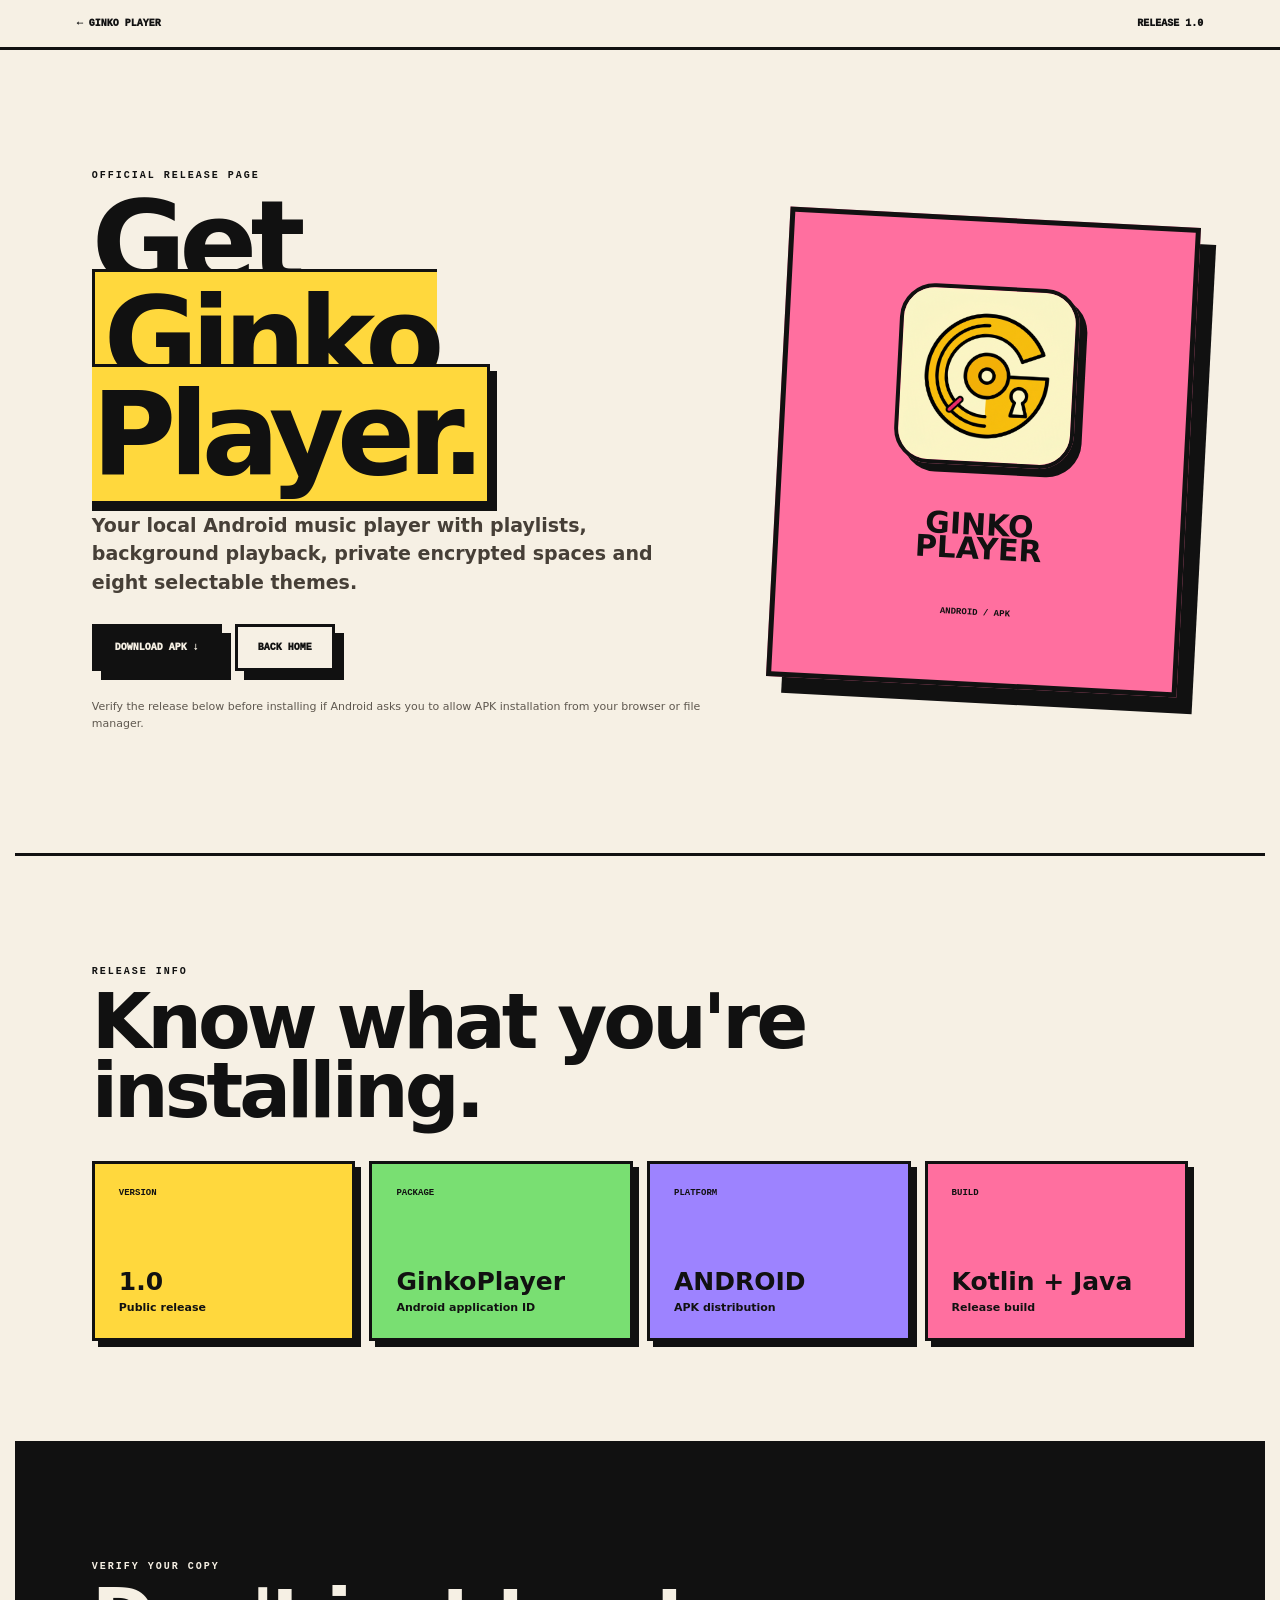
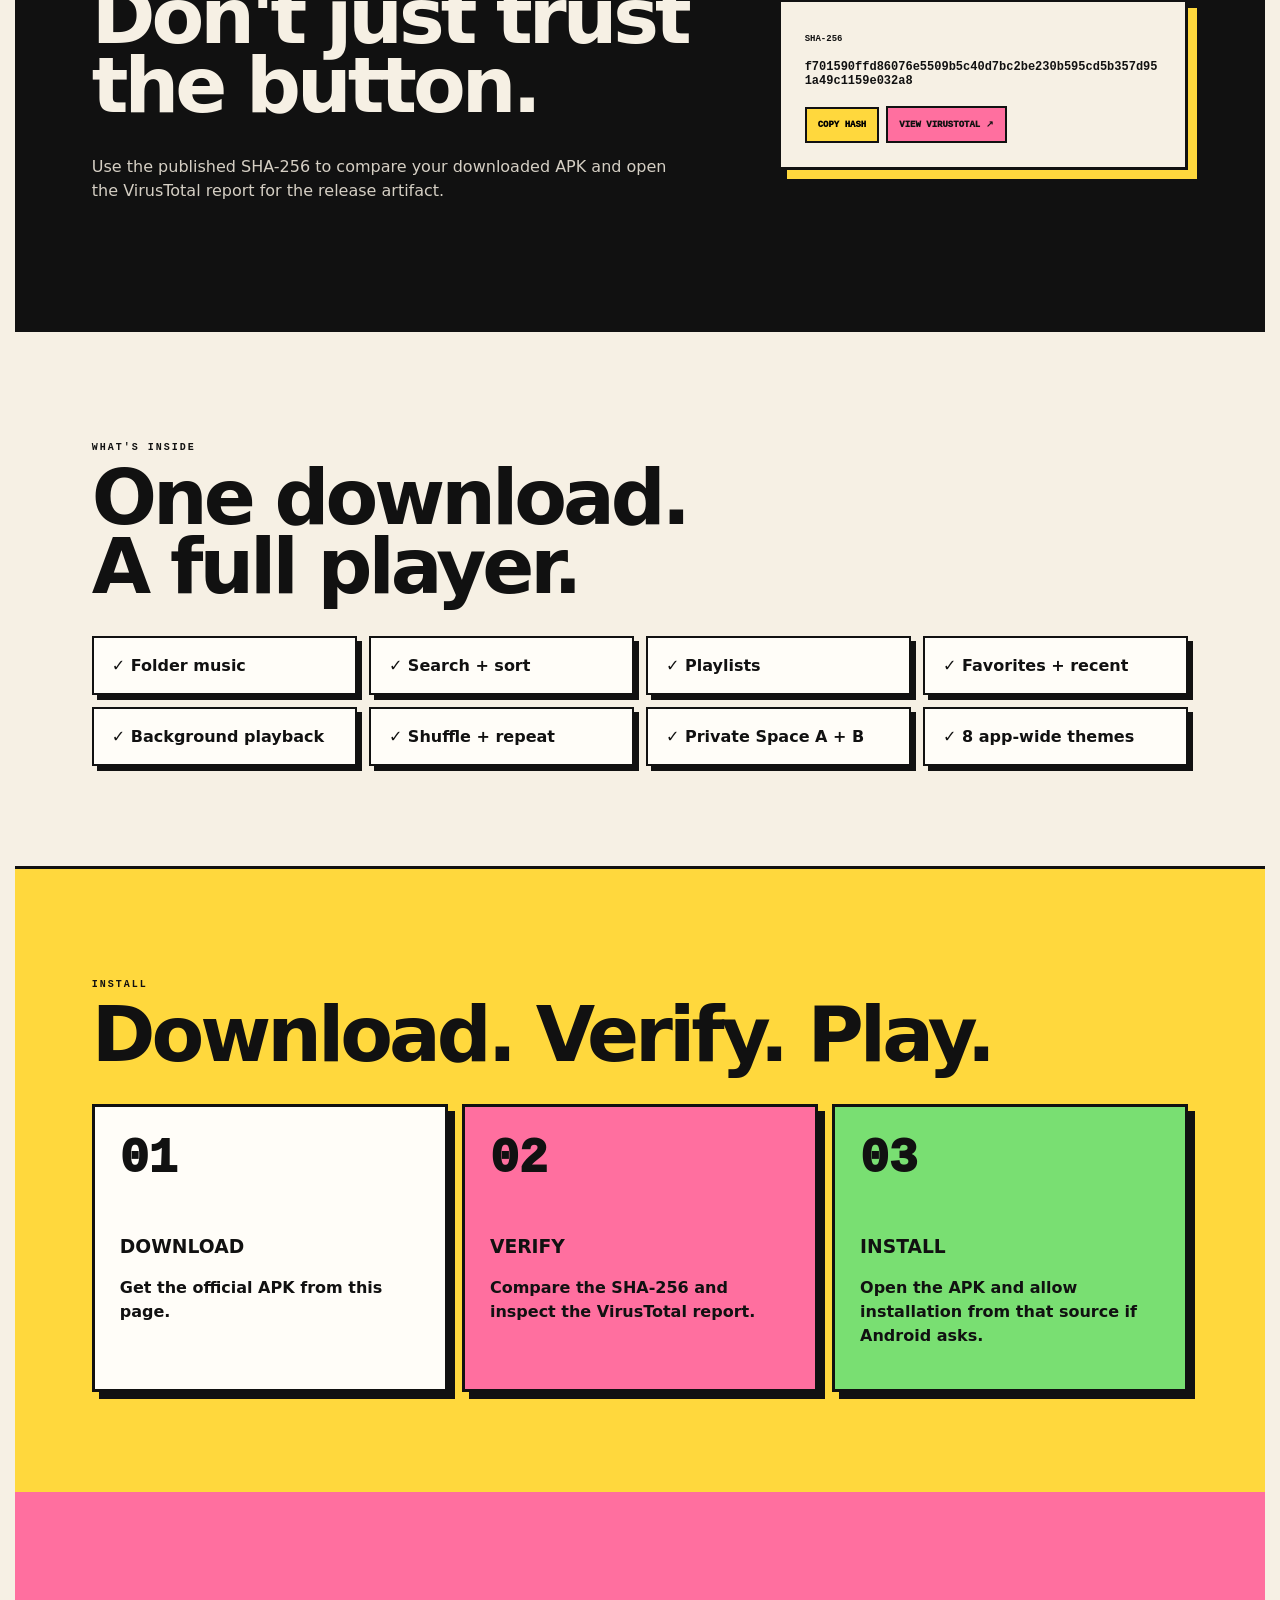
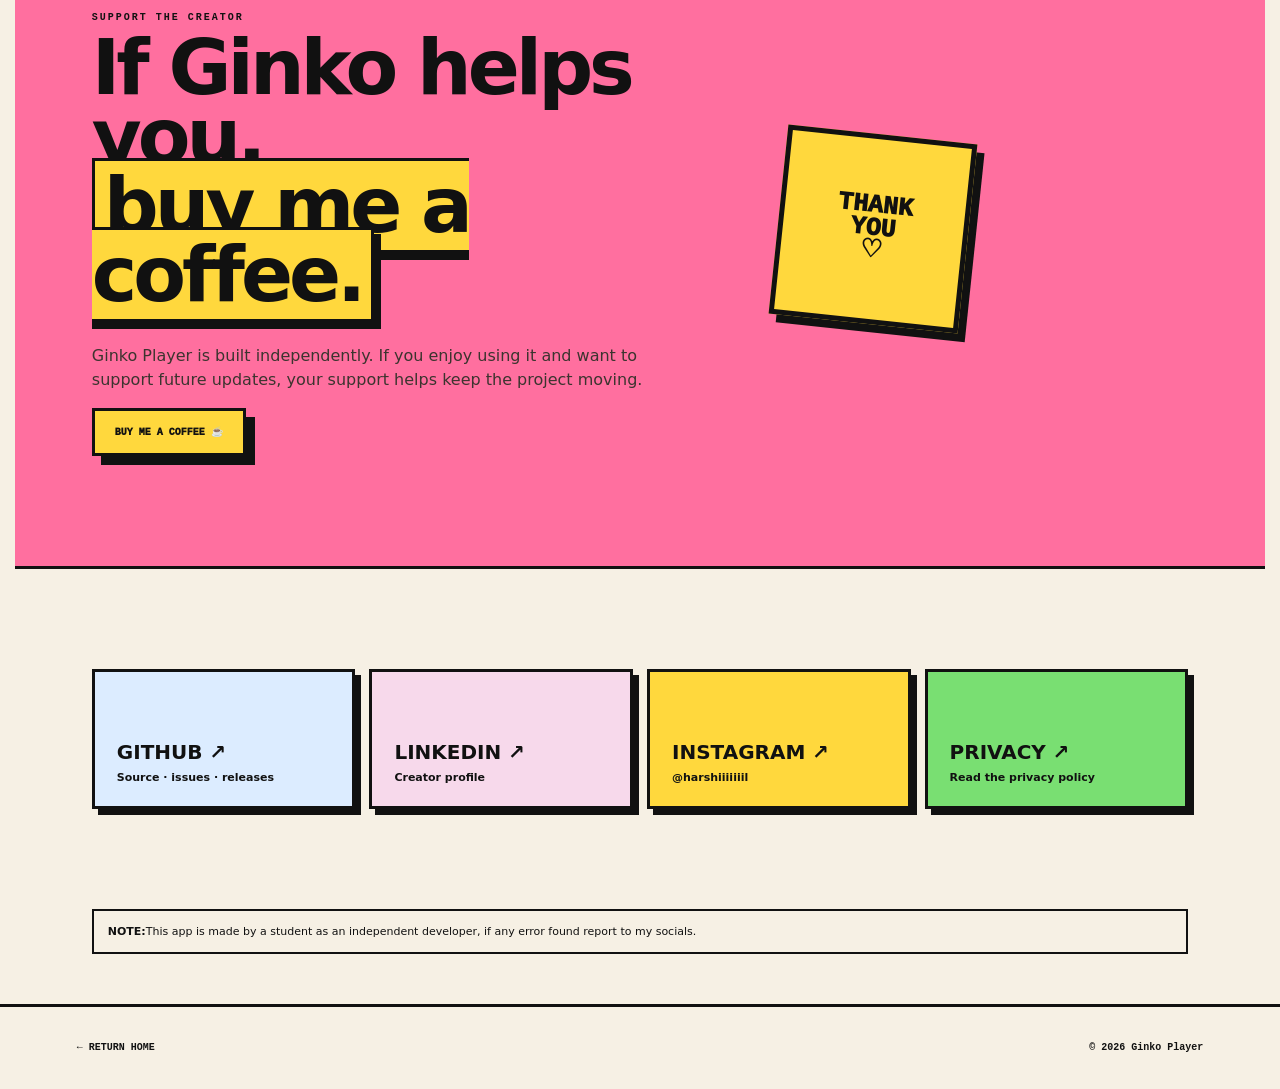
==== commit ea12e339: "Change APK download link to GitHub releases Updated download link for Ginko Player APK to point to G" ====
--- a/download/index.html
+++ b/download/index.html
@@ -1,6 +1,6 @@
 <!doctype html><html lang="en"><head><meta charset="utf-8"><meta name="viewport" content="width=device-width,initial-scale=1"><meta name="description" content="Official Ginko Player Android APK download, release verification and creator support."><meta name="theme-color" content="#ffd83d"><link rel="icon" type="image/png" href="../assets/ginko-player-icon.png"><title>Download Ginko Player — Release 1.0</title><link rel="stylesheet" href="download.css"></head><body>
 <header><a href="../">← GINKO PLAYER</a><span>RELEASE 1.0</span></header><main>
-<section class="hero"><div><p class="eyebrow">OFFICIAL RELEASE PAGE</p><h1>Get<br><em>Ginko Player.</em></h1><p class="lead">Your local Android music player with playlists, background playback, private encrypted spaces and eight selectable themes.</p><div class="actions"><a class="button black" href="ginko-player-v1.0.apk">DOWNLOAD APK ↓</a><a class="button" href="../">BACK HOME</a></div><p class="tiny">Verify the release below before installing if Android asks you to allow APK installation from your browser or file manager.</p></div><div class="download-art"><img src="../assets/ginko-player-icon.png" alt="Ginko Player"><b>GINKO<br>PLAYER</b><span>ANDROID / APK</span></div></section>
+<section class="hero"><div><p class="eyebrow">OFFICIAL RELEASE PAGE</p><h1>Get<br><em>Ginko Player.</em></h1><p class="lead">Your local Android music player with playlists, background playback, private encrypted spaces and eight selectable themes.</p><div class="actions"><a class="button black" href="https://github.com/HARSH11L/GinkoPlayer/releases/download/GP-V1.0/GinkoPlayer-v1.0.apk">DOWNLOAD APK ↓</a><a class="button" href="../">BACK HOME</a></div><p class="tiny">Verify the release below before installing if Android asks you to allow APK installation from your browser or file manager.</p></div><div class="download-art"><img src="../assets/ginko-player-icon.png" alt="Ginko Player"><b>GINKO<br>PLAYER</b><span>ANDROID / APK</span></div></section>
 <section class="release"><p class="eyebrow">RELEASE INFO</p><h2>Know what you're installing.</h2><div class="grid"><article><small>VERSION</small><b>1.0</b><span>Public release</span></article><article><small>PACKAGE</small><b>GinkoPlayer</b><span>Android application ID</span></article><article><small>PLATFORM</small><b>ANDROID</b><span>APK distribution</span></article><article><small>BUILD</small><b>Kotlin + Java</b><span>Release build</span></article></div></section>
 <section class="verify"><div><p class="eyebrow">VERIFY YOUR COPY</p><h2>Don't just trust the button.</h2><p>Use the published SHA-256 to compare your downloaded APK and open the VirusTotal report for the release artifact.</p></div><div class="hash"><small>SHA-256</small><code>f701590ffd86076e5509b5c40d7bc2be230b595cd5b357d951a49c1159e032a8</code><button id="copyHash">COPY HASH</button><a href="https://www.virustotal.com/gui/file/f701590ffd86076e5509b5c40d7bc2be230b595cd5b357d951a49c1159e032a8/detection" target="_blank" rel="noopener">VIEW VIRUSTOTAL ↗</a></div></section>
 <section class="inside"><p class="eyebrow">WHAT'S INSIDE</p><h2>One download.<br>A full player.</h2><div class="checks"><span>✓ Folder music</span><span>✓ Search + sort</span><span>✓ Playlists</span><span>✓ Favorites + recent</span><span>✓ Background playback</span><span>✓ Shuffle + repeat</span><span>✓ Private Space A + B</span><span>✓ 8 app-wide themes</span></div></section>
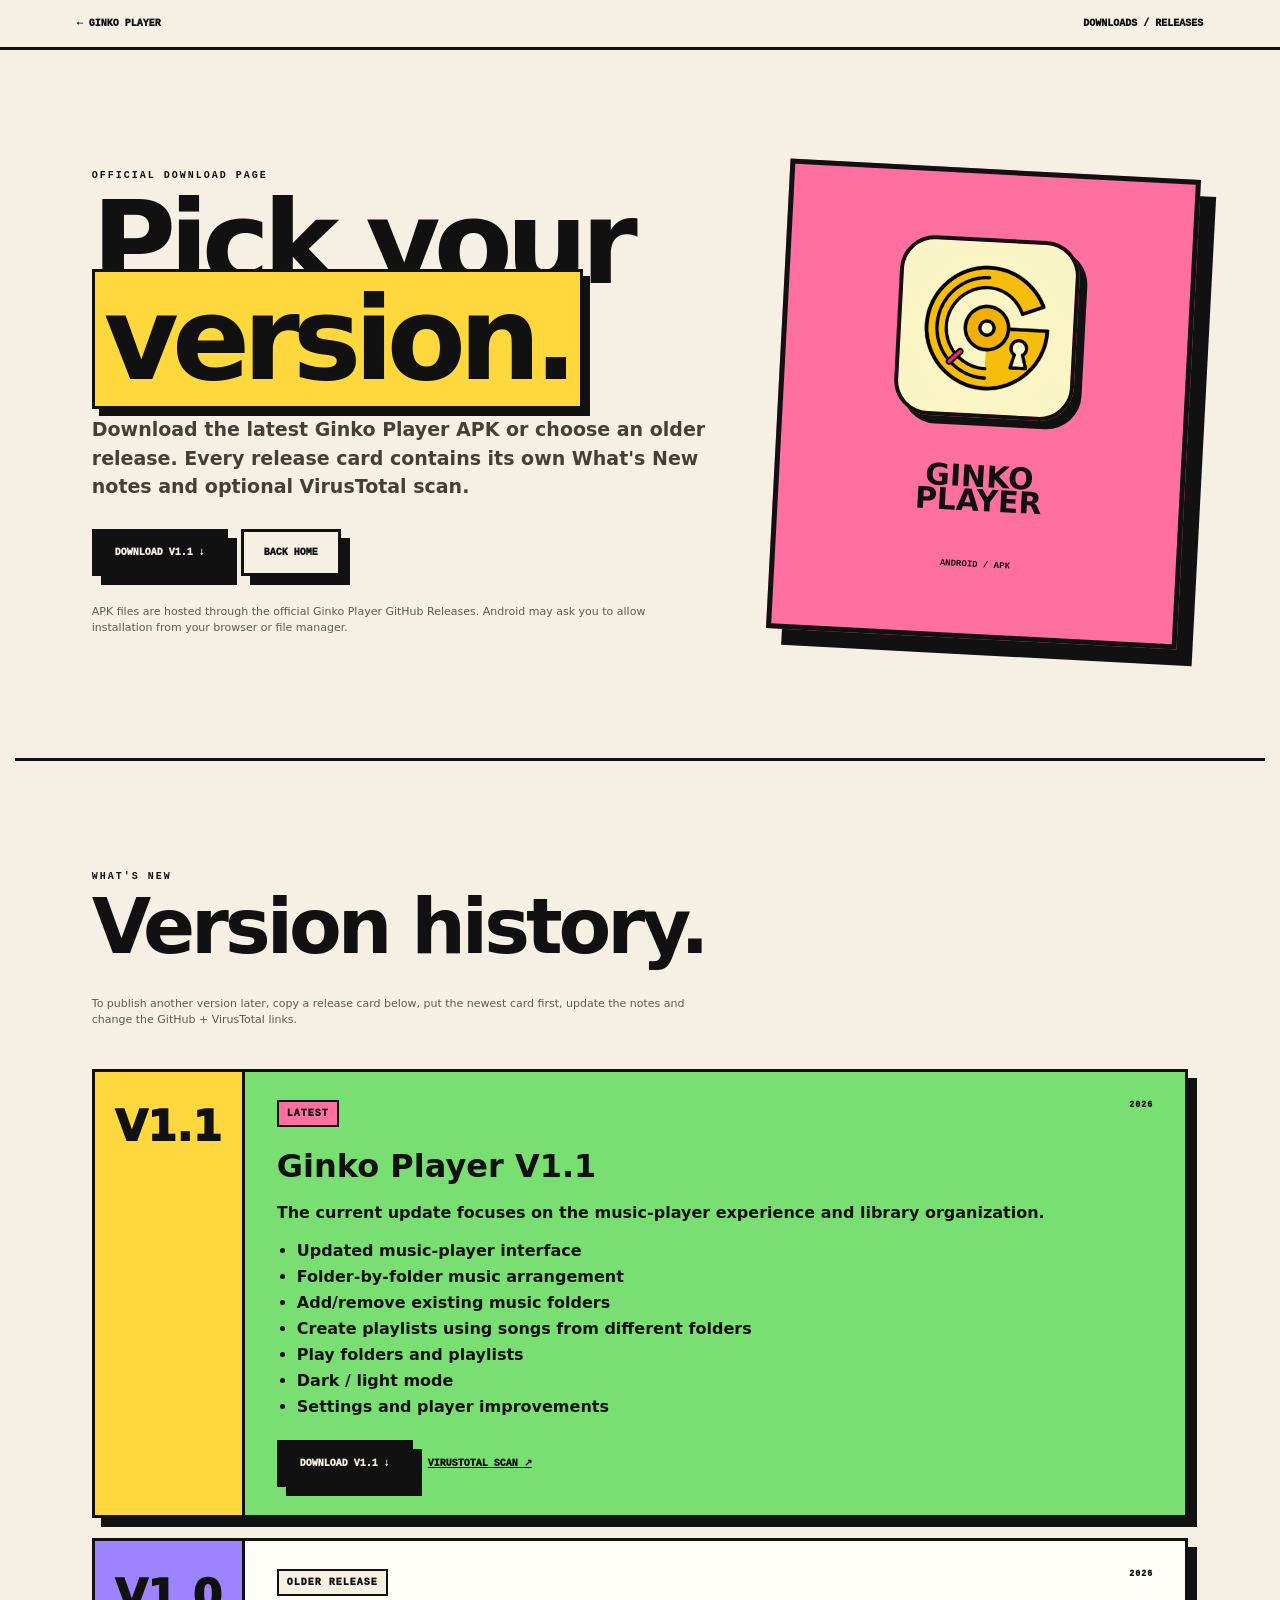
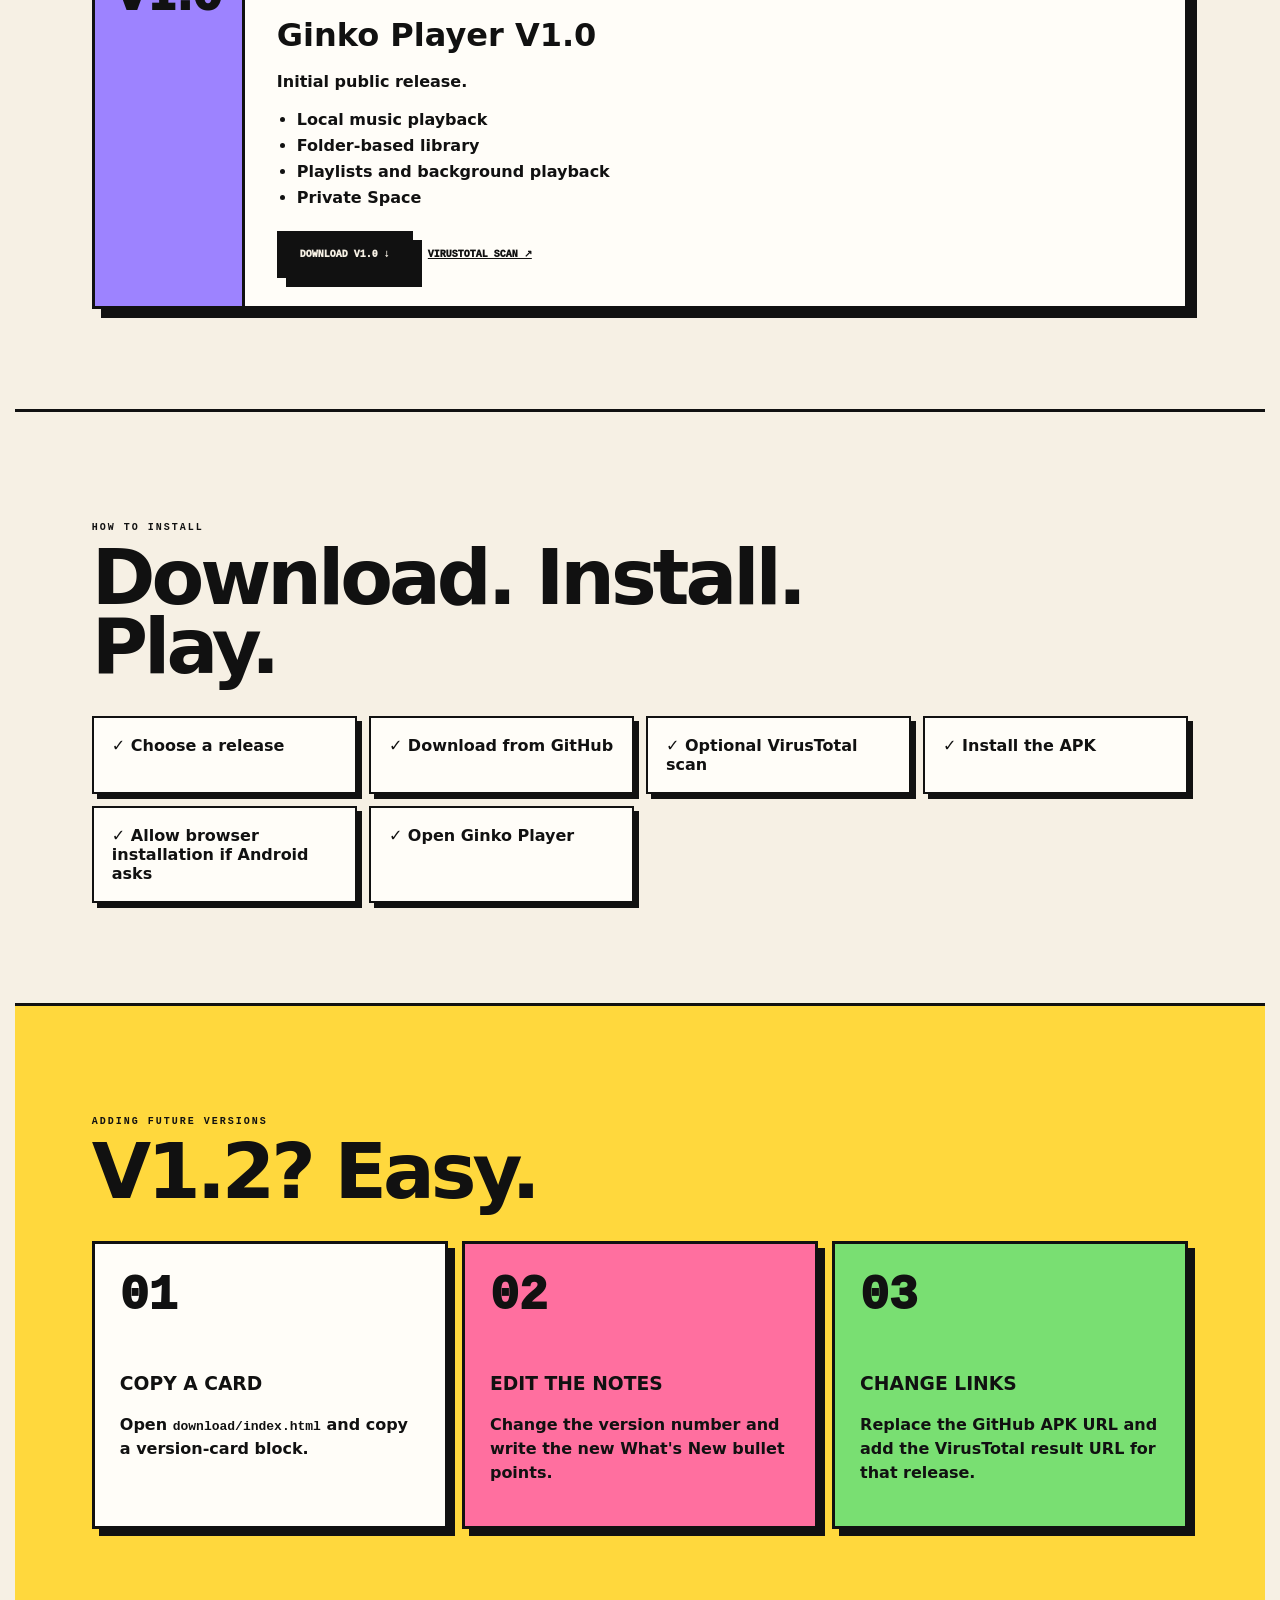
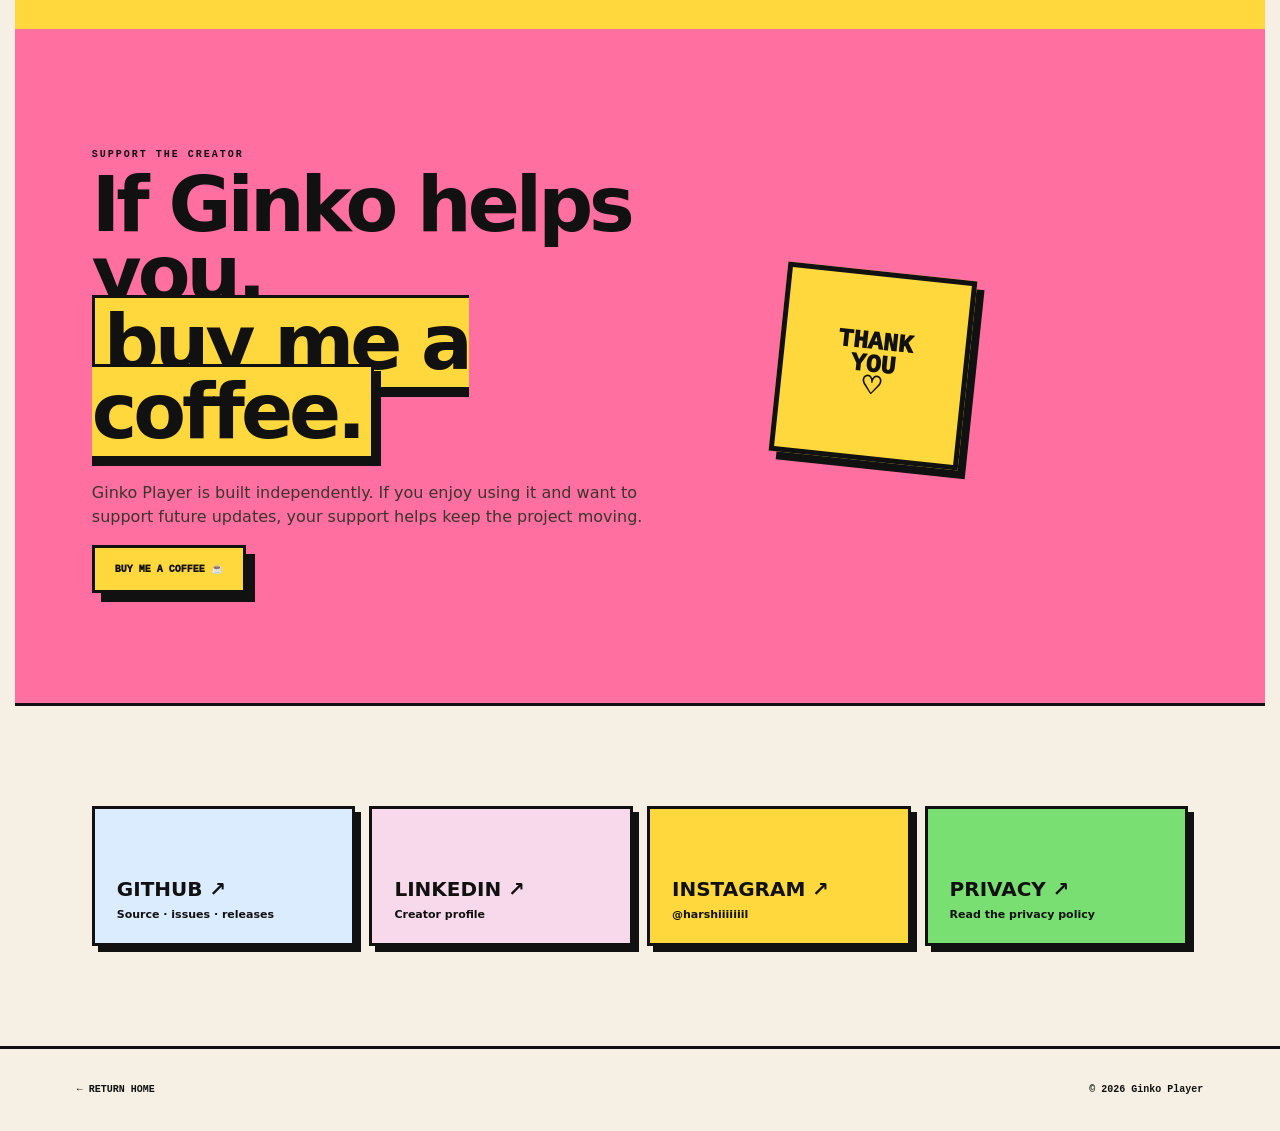
==== commit 1c4b4a9b: "Add files via upload" ====
--- a/download/index.html
+++ b/download/index.html
@@ -1,10 +1,13 @@
-<!doctype html><html lang="en"><head><meta charset="utf-8"><meta name="viewport" content="width=device-width,initial-scale=1"><meta name="description" content="Official Ginko Player Android APK download, release verification and creator support."><meta name="theme-color" content="#ffd83d"><link rel="icon" type="image/png" href="../assets/ginko-player-icon.png"><title>Download Ginko Player — Release 1.0</title><link rel="stylesheet" href="download.css"></head><body>
-<header><a href="../">← GINKO PLAYER</a><span>RELEASE 1.0</span></header><main>
-<section class="hero"><div><p class="eyebrow">OFFICIAL RELEASE PAGE</p><h1>Get<br><em>Ginko Player.</em></h1><p class="lead">Your local Android music player with playlists, background playback, private encrypted spaces and eight selectable themes.</p><div class="actions"><a class="button black" href="https://github.com/HARSH11L/GinkoPlayer/releases/download/GP-V1.0/GinkoPlayer-v1.0.apk">DOWNLOAD APK ↓</a><a class="button" href="../">BACK HOME</a></div><p class="tiny">Verify the release below before installing if Android asks you to allow APK installation from your browser or file manager.</p></div><div class="download-art"><img src="../assets/ginko-player-icon.png" alt="Ginko Player"><b>GINKO<br>PLAYER</b><span>ANDROID / APK</span></div></section>
-<section class="release"><p class="eyebrow">RELEASE INFO</p><h2>Know what you're installing.</h2><div class="grid"><article><small>VERSION</small><b>1.0</b><span>Public release</span></article><article><small>PACKAGE</small><b>GinkoPlayer</b><span>Android application ID</span></article><article><small>PLATFORM</small><b>ANDROID</b><span>APK distribution</span></article><article><small>BUILD</small><b>Kotlin + Java</b><span>Release build</span></article></div></section>
-<section class="verify"><div><p class="eyebrow">VERIFY YOUR COPY</p><h2>Don't just trust the button.</h2><p>Use the published SHA-256 to compare your downloaded APK and open the VirusTotal report for the release artifact.</p></div><div class="hash"><small>SHA-256</small><code>f701590ffd86076e5509b5c40d7bc2be230b595cd5b357d951a49c1159e032a8</code><button id="copyHash">COPY HASH</button><a href="https://www.virustotal.com/gui/file/f701590ffd86076e5509b5c40d7bc2be230b595cd5b357d951a49c1159e032a8/detection" target="_blank" rel="noopener">VIEW VIRUSTOTAL ↗</a></div></section>
-<section class="inside"><p class="eyebrow">WHAT'S INSIDE</p><h2>One download.<br>A full player.</h2><div class="checks"><span>✓ Folder music</span><span>✓ Search + sort</span><span>✓ Playlists</span><span>✓ Favorites + recent</span><span>✓ Background playback</span><span>✓ Shuffle + repeat</span><span>✓ Private Space A + B</span><span>✓ 8 app-wide themes</span></div></section>
-<section class="install"><p class="eyebrow">INSTALL</p><h2>Download. Verify. Play.</h2><div class="steps"><article><b>01</b><h3>DOWNLOAD</h3><p>Get the official APK from this page.</p></article><article><b>02</b><h3>VERIFY</h3><p>Compare the SHA-256 and inspect the VirusTotal report.</p></article><article><b>03</b><h3>INSTALL</h3><p>Open the APK and allow installation from that source if Android asks.</p></article></div></section>
+<!doctype html><html lang="en"><head><meta charset="utf-8"><meta name="viewport" content="width=device-width,initial-scale=1"><meta name="description" content="Official Ginko Player Android APK downloads, version history and VirusTotal scans."><meta name="theme-color" content="#ffd83d"><link rel="icon" type="image/png" href="../assets/ginko-player-icon.png"><title>Download Ginko Player — Releases</title><link rel="stylesheet" href="download.css"></head><body>
+<header><a href="../">← GINKO PLAYER</a><span>DOWNLOADS / RELEASES</span></header><main>
+<section class="hero"><div><p class="eyebrow">OFFICIAL DOWNLOAD PAGE</p><h1>Pick your<br><em>version.</em></h1><p class="lead">Download the latest Ginko Player APK or choose an older release. Every release card contains its own What's New notes and optional VirusTotal scan.</p><div class="actions"><a class="button black" href="https://github.com/HARSH11L/GinkoPlayer/releases/download/GP-V1.1/GinkoPlayer-v1.1.apk">DOWNLOAD V1.1 ↓</a><a class="button" href="../">BACK HOME</a></div><p class="tiny">APK files are hosted through the official Ginko Player GitHub Releases. Android may ask you to allow installation from your browser or file manager.</p></div><div class="download-art"><img src="../assets/ginko-player-icon.png" alt="Ginko Player"><b>GINKO<br>PLAYER</b><span>ANDROID / APK</span></div></section>
+<section class="release"><p class="eyebrow">WHAT'S NEW</p><h2>Version history.</h2><p class="tiny">To publish another version later, copy a release card below, put the newest card first, update the notes and change the GitHub + VirusTotal links.</p>
+<div class="version-list">
+<article class="version-card latest"><div class="version-badge">V1.1</div><div class="version-body"><div class="version-top"><span>LATEST</span><small>2026</small></div><h3>Ginko Player V1.1</h3><p>The current update focuses on the music-player experience and library organization.</p><ul><li>Updated music-player interface</li><li>Folder-by-folder music arrangement</li><li>Add/remove existing music folders</li><li>Create playlists using songs from different folders</li><li>Play folders and playlists</li><li>Dark / light mode</li><li>Settings and player improvements</li></ul><div class="version-actions"><a class="button black" href="https://github.com/HARSH11L/GinkoPlayer/releases/download/GP-V1.1/GinkoPlayer-v1.1.apk">DOWNLOAD V1.1 ↓</a><a class="vt" href="#" target="_blank" rel="noopener">VIRUSTOTAL SCAN ↗</a></div></div></article>
+<article class="version-card"><div class="version-badge old">V1.0</div><div class="version-body"><div class="version-top"><span>OLDER RELEASE</span><small>2026</small></div><h3>Ginko Player V1.0</h3><p>Initial public release.</p><ul><li>Local music playback</li><li>Folder-based library</li><li>Playlists and background playback</li><li>Private Space</li></ul><div class="version-actions"><a class="button black" href="https://github.com/HARSH11L/GinkoPlayer/releases/download/GP-V1.0/GinkoPlayer-v1.0.apk">DOWNLOAD V1.0 ↓</a><a class="vt" href="https://www.virustotal.com/gui/file/f701590ffd86076e5509b5c40d7bc2be230b595cd5b357d951a49c1159e032a8/detection" target="_blank" rel="noopener">VIRUSTOTAL SCAN ↗</a></div></div></article>
+</div></section>
+<section class="inside"><p class="eyebrow">HOW TO INSTALL</p><h2>Download. Install.<br>Play.</h2><div class="checks"><span>✓ Choose a release</span><span>✓ Download from GitHub</span><span>✓ Optional VirusTotal scan</span><span>✓ Install the APK</span><span>✓ Allow browser installation if Android asks</span><span>✓ Open Ginko Player</span></div></section>
+<section class="install"><p class="eyebrow">ADDING FUTURE VERSIONS</p><h2>V1.2? Easy.</h2><div class="steps"><article><b>01</b><h3>COPY A CARD</h3><p>Open <code>download/index.html</code> and copy a version-card block.</p></article><article><b>02</b><h3>EDIT THE NOTES</h3><p>Change the version number and write the new What's New bullet points.</p></article><article><b>03</b><h3>CHANGE LINKS</h3><p>Replace the GitHub APK URL and add the VirusTotal result URL for that release.</p></article></div></section>
 <section class="coffee"><div><p class="eyebrow">SUPPORT THE CREATOR</p><h2>If Ginko helps you,<br><em>buy me a coffee.</em></h2><p>Ginko Player is built independently. If you enjoy using it and want to support future updates, your support helps keep the project moving.</p><a class="button yellow" href="https://buymeacoffee.com/harsh1l" target="_blank" rel="noopener">BUY ME A COFFEE ☕</a></div><div class="stamp">THANK<br>YOU<br>♡</div></section>
-<section class="links"><a href="https://github.com/HARSH11L" target="_blank" rel="noopener"><b>GITHUB ↗</b><span>Source · issues · releases</span></a><a href="https://www.linkedin.com/in/harshil-rahman-0258a3421/" target="_blank" rel="noopener"><b>LINKEDIN ↗</b><span>Creator profile</span></a><a href="https://instagram.com/harshiiiiiiil" target="_blank" rel="noopener"><b>INSTAGRAM ↗</b><span>@harshiiiiiiil</span></a><a href="../privacy.html"><b>PRIVACY ↗</b><span>Read the privacy policy</span></a></section>
-<div class="apk-note"><b>NOTE:</b>This app is made by a student as an independent developer, if any error found report to my socials.</div></main><footer><a href="../">← RETURN HOME</a><span>© 2026 Ginko Player</span></footer><script>document.getElementById('copyHash')?.addEventListener('click',async e=>{const hash='f701590ffd86076e5509b5c40d7bc2be230b595cd5b357d951a49c1159e032a8';try{await navigator.clipboard.writeText(hash);e.currentTarget.textContent='COPIED ✓';setTimeout(()=>e.currentTarget.textContent='COPY HASH',1600)}catch{e.currentTarget.textContent='COPY FAILED'}});</script></body></html>
+<section class="links"><a href="https://github.com/HARSH11L/GinkoPlayer" target="_blank" rel="noopener"><b>GITHUB ↗</b><span>Source · issues · releases</span></a><a href="https://www.linkedin.com/in/harshil-rahman-0258a3421/" target="_blank" rel="noopener"><b>LINKEDIN ↗</b><span>Creator profile</span></a><a href="https://instagram.com/harshiiiiiiil" target="_blank" rel="noopener"><b>INSTAGRAM ↗</b><span>@harshiiiiiiil</span></a><a href="../privacy.html"><b>PRIVACY ↗</b><span>Read the privacy policy</span></a></section>
+</main><footer><a href="../">← RETURN HOME</a><span>© 2026 Ginko Player</span></footer></body></html>
--- a/download/download.css
+++ b/download/download.css
@@ -1 +1,3 @@
 :root{--paper:#f6f0e4;--ink:#111;--muted:#5f584f;--yellow:#ffd83d;--pink:#ff6f9f;--green:#79df72;--purple:#9d83ff;--white:#fffdf8;--border:3px solid var(--ink);--shadow:9px 9px 0 var(--ink)}*{box-sizing:border-box}body{margin:0;background:var(--paper);color:var(--ink);font-family:Inter,ui-sans-serif,system-ui,-apple-system,"Segoe UI",sans-serif}a{color:inherit;text-decoration:none}header{display:flex;justify-content:space-between;align-items:center;padding:18px 6vw;border-bottom:var(--border);font:1000 10px ui-monospace,monospace;position:sticky;top:0;background:rgba(246,240,228,.95);backdrop-filter:blur(12px);z-index:5}main{max-width:1250px;margin:auto}.eyebrow{font:900 10px ui-monospace,monospace;letter-spacing:2px}.hero,.verify,.coffee{padding:110px 6vw;display:grid;grid-template-columns:1.2fr .8fr;gap:70px;align-items:center}.hero h1{font-size:clamp(65px,9vw,120px);line-height:.83;letter-spacing:-7px;margin:15px 0 28px}.hero h1 em,.coffee h2 em{font-style:normal;background:var(--yellow);padding:0 9px;border:var(--border);box-shadow:7px 7px 0 var(--ink)}.lead{font-size:19px;line-height:1.5;max-width:650px;font-weight:650;color:#463f37}.actions{display:flex;gap:13px;flex-wrap:wrap;margin-top:28px}.button{display:inline-flex;padding:15px 20px;border:var(--border);box-shadow:var(--shadow);font:1000 10px ui-monospace,monospace;transition:.18s}.button:hover{transform:translate(3px,3px);box-shadow:4px 4px 0 var(--ink)}.button.black{background:var(--ink);color:var(--paper)}.button.yellow{background:var(--yellow)}.tiny{font-size:11px;line-height:1.5;color:var(--muted);max-width:620px;margin-top:28px}.download-art{border:5px solid var(--ink);box-shadow:16px 16px 0 var(--ink);background:var(--pink);min-height:470px;display:grid;place-items:center;text-align:center;padding:40px;transform:rotate(3deg)}.download-art img{width:180px;border:4px solid var(--ink);border-radius:35px;box-shadow:8px 8px 0 var(--ink)}.download-art b{font-size:30px;line-height:.8}.download-art span{font:900 9px ui-monospace,monospace}.release,.inside,.install,.links{padding:100px 6vw;border-top:var(--border)}h2{font-size:clamp(48px,6vw,80px);line-height:.9;letter-spacing:-4px;margin:0 0 35px}.grid{display:grid;grid-template-columns:repeat(4,1fr);gap:14px}.grid article{border:var(--border);box-shadow:6px 6px 0 var(--ink);padding:24px;min-height:180px;background:var(--white);display:flex;flex-direction:column}.grid article:nth-child(1){background:var(--yellow)}.grid article:nth-child(2){background:var(--green)}.grid article:nth-child(3){background:var(--purple)}.grid article:nth-child(4){background:var(--pink)}.grid small{font:900 9px ui-monospace,monospace}.grid b{font-size:25px;margin:auto 0 5px;word-break:break-word}.grid span{font-size:11px;font-weight:700}.verify{background:var(--ink);color:var(--paper);max-width:none}.verify p:not(.eyebrow),.coffee p:not(.eyebrow){font-size:16px;line-height:1.5;color:#d5cfc4;max-width:600px}.hash{border:var(--border);box-shadow:9px 9px 0 var(--yellow);background:var(--paper);color:var(--ink);padding:24px}.hash small{font:900 9px ui-monospace,monospace}.hash code{display:block;word-break:break-all;font:700 12px ui-monospace,monospace;margin:15px 0 18px}.hash button,.hash a{display:inline-flex;border:2px solid var(--ink);padding:11px;background:var(--yellow);font:1000 9px ui-monospace,monospace;cursor:pointer}.hash a{background:var(--pink);margin-left:7px}.checks{display:grid;grid-template-columns:repeat(4,1fr);gap:12px}.checks span{border:2px solid var(--ink);box-shadow:5px 5px 0 var(--ink);padding:18px;background:var(--white);font-weight:900}.install{background:var(--yellow)}.steps{display:grid;grid-template-columns:repeat(3,1fr);gap:14px}.steps article{border:var(--border);box-shadow:7px 7px 0 var(--ink);padding:25px;background:var(--white);min-height:230px}.steps article:nth-child(2){background:var(--pink)}.steps article:nth-child(3){background:var(--green)}.steps b{font:1000 48px ui-monospace,monospace}.steps h3{margin-top:50px}.steps p{font-weight:650;line-height:1.5}.coffee{background:var(--pink);max-width:none}.coffee p:not(.eyebrow){color:#3c342f}.stamp{width:190px;height:190px;border:5px solid var(--ink);box-shadow:8px 8px 0 var(--ink);background:var(--yellow);display:grid;place-items:center;text-align:center;font:1000 25px/.9 ui-monospace,monospace;transform:rotate(6deg)}.links{display:grid;grid-template-columns:repeat(4,1fr);gap:14px}.links a{border:var(--border);box-shadow:6px 6px 0 var(--ink);padding:22px;min-height:140px;display:flex;flex-direction:column;justify-content:flex-end}.links a:nth-child(1){background:#dcecff}.links a:nth-child(2){background:#f7d9eb}.links a:nth-child(3){background:var(--yellow)}.links a:nth-child(4){background:var(--green)}.links b{font-size:20px}.links span{font-size:11px;font-weight:700;margin-top:7px}.apk-note{margin:0 6vw 50px;border:2px solid var(--ink);padding:14px;font-size:11px}.apk-note code{word-break:break-all}footer{border-top:var(--border);padding:35px 6vw;display:flex;justify-content:space-between;font:900 10px ui-monospace,monospace}@media(max-width:900px){.hero,.verify,.coffee{grid-template-columns:1fr;padding-top:80px;padding-bottom:80px}.grid{grid-template-columns:1fr 1fr}.checks{grid-template-columns:1fr 1fr}.links{grid-template-columns:1fr 1fr}.download-art{max-width:480px}.steps{grid-template-columns:1fr}}@media(max-width:600px){.hero,.verify,.coffee,.release,.inside,.install,.links{padding-left:20px;padding-right:20px}.hero h1{font-size:60px}.download-art{min-height:380px}.grid,.checks,.links{grid-template-columns:1fr}.hash a{margin:8px 0 0}.apk-note{margin-left:20px;margin-right:20px}footer{padding:28px 20px;display:grid;gap:12px}}
+
+.version-list{display:grid;gap:20px;margin-top:40px}.version-card{display:grid;grid-template-columns:150px 1fr;border:var(--border);box-shadow:9px 9px 0 var(--ink);background:var(--white);overflow:hidden}.version-card.latest{background:var(--green)}.version-card:nth-child(2) .version-badge{background:var(--purple)}.version-badge{background:var(--yellow);border-right:var(--border);padding:30px 20px;font-size:42px;font-weight:1000;display:flex;align-items:flex-start}.version-badge.old{background:var(--purple)}.version-body{padding:28px 32px}.version-top{display:flex;justify-content:space-between;font:1000 10px ui-monospace,monospace;letter-spacing:1px}.version-top span{background:var(--pink);border:2px solid var(--ink);padding:6px 8px}.version-card:nth-child(2) .version-top span{background:var(--paper)}.version-body h3{font-size:32px;margin:20px 0 7px}.version-body p{font-weight:650;line-height:1.5}.version-body ul{padding-left:20px;font-weight:650}.version-body li{margin:7px 0}.version-actions{display:flex;gap:15px;align-items:center;flex-wrap:wrap;margin-top:24px}.vt{font:1000 10px ui-monospace,monospace;text-decoration:underline}@media(max-width:800px){.version-card{grid-template-columns:1fr}.version-badge{border-right:0;border-bottom:var(--border);padding:20px}.version-body{padding:24px}.version-actions .button{width:100%}}
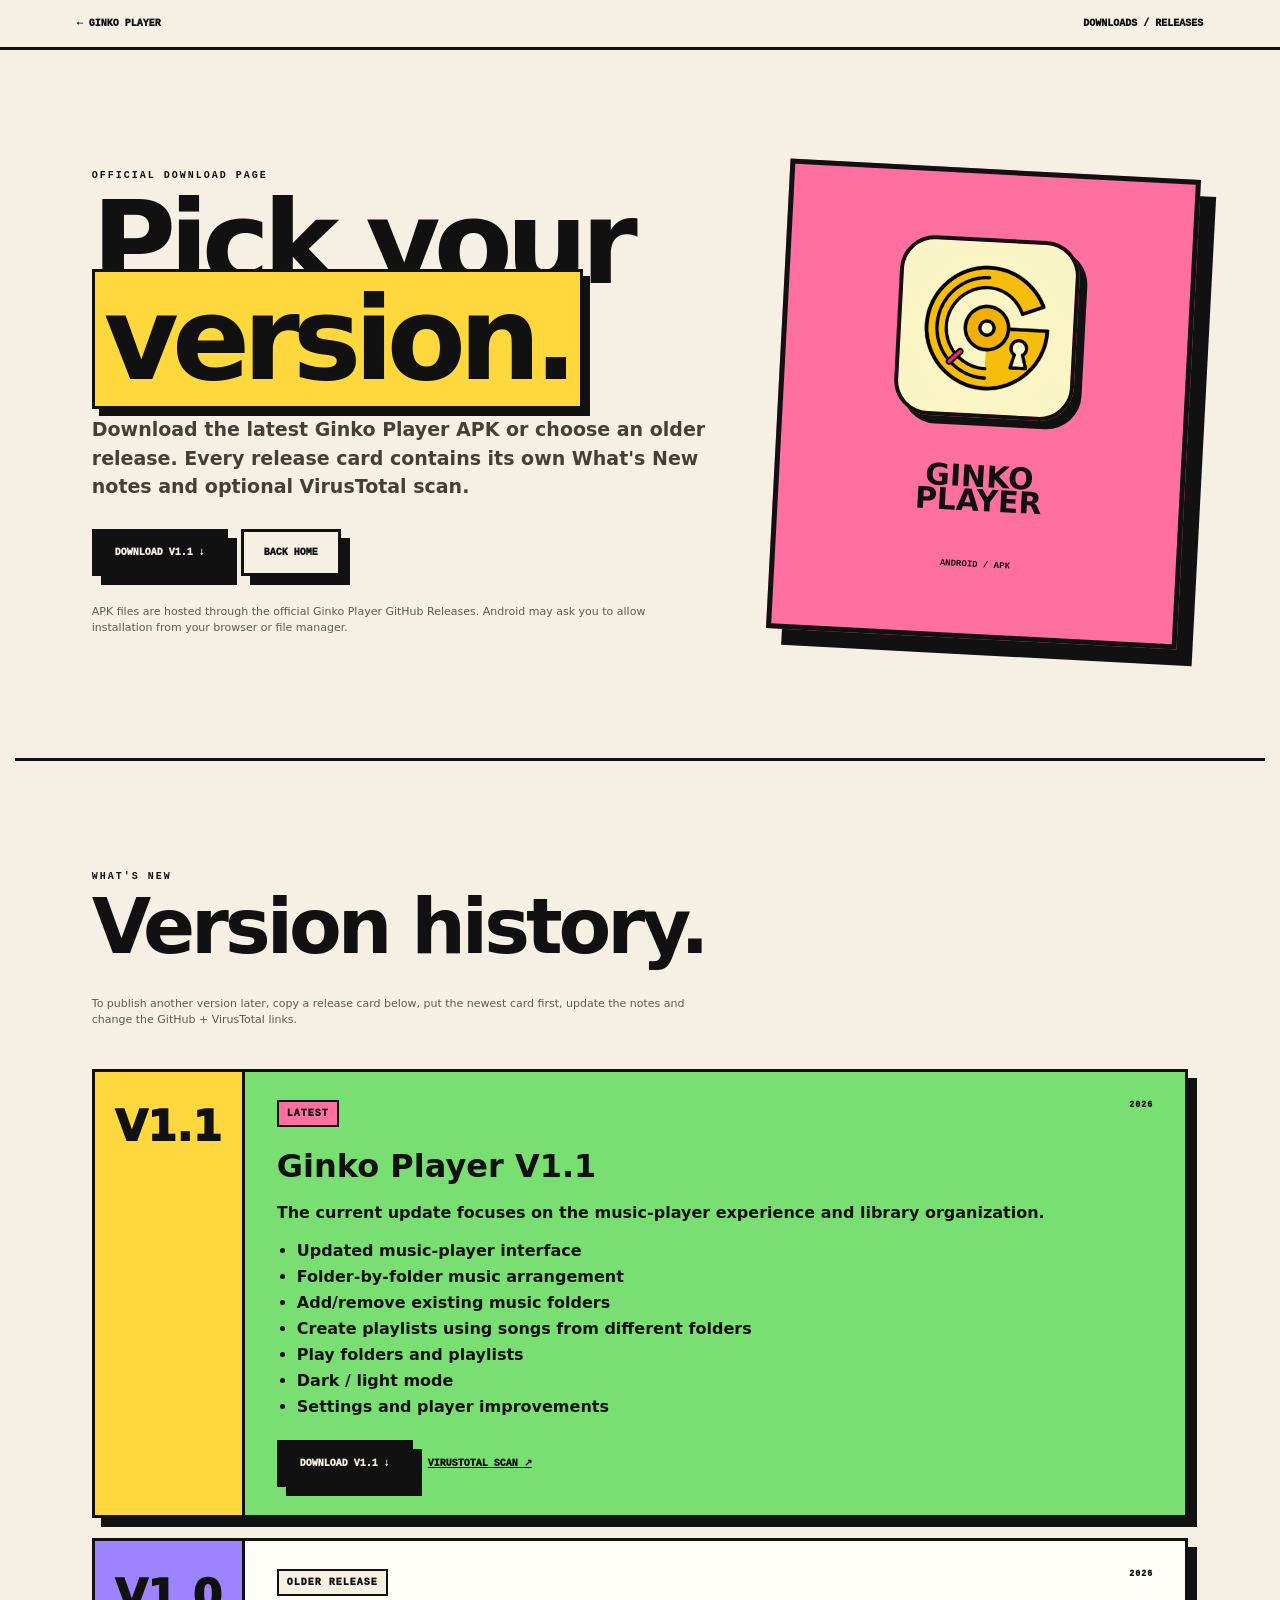
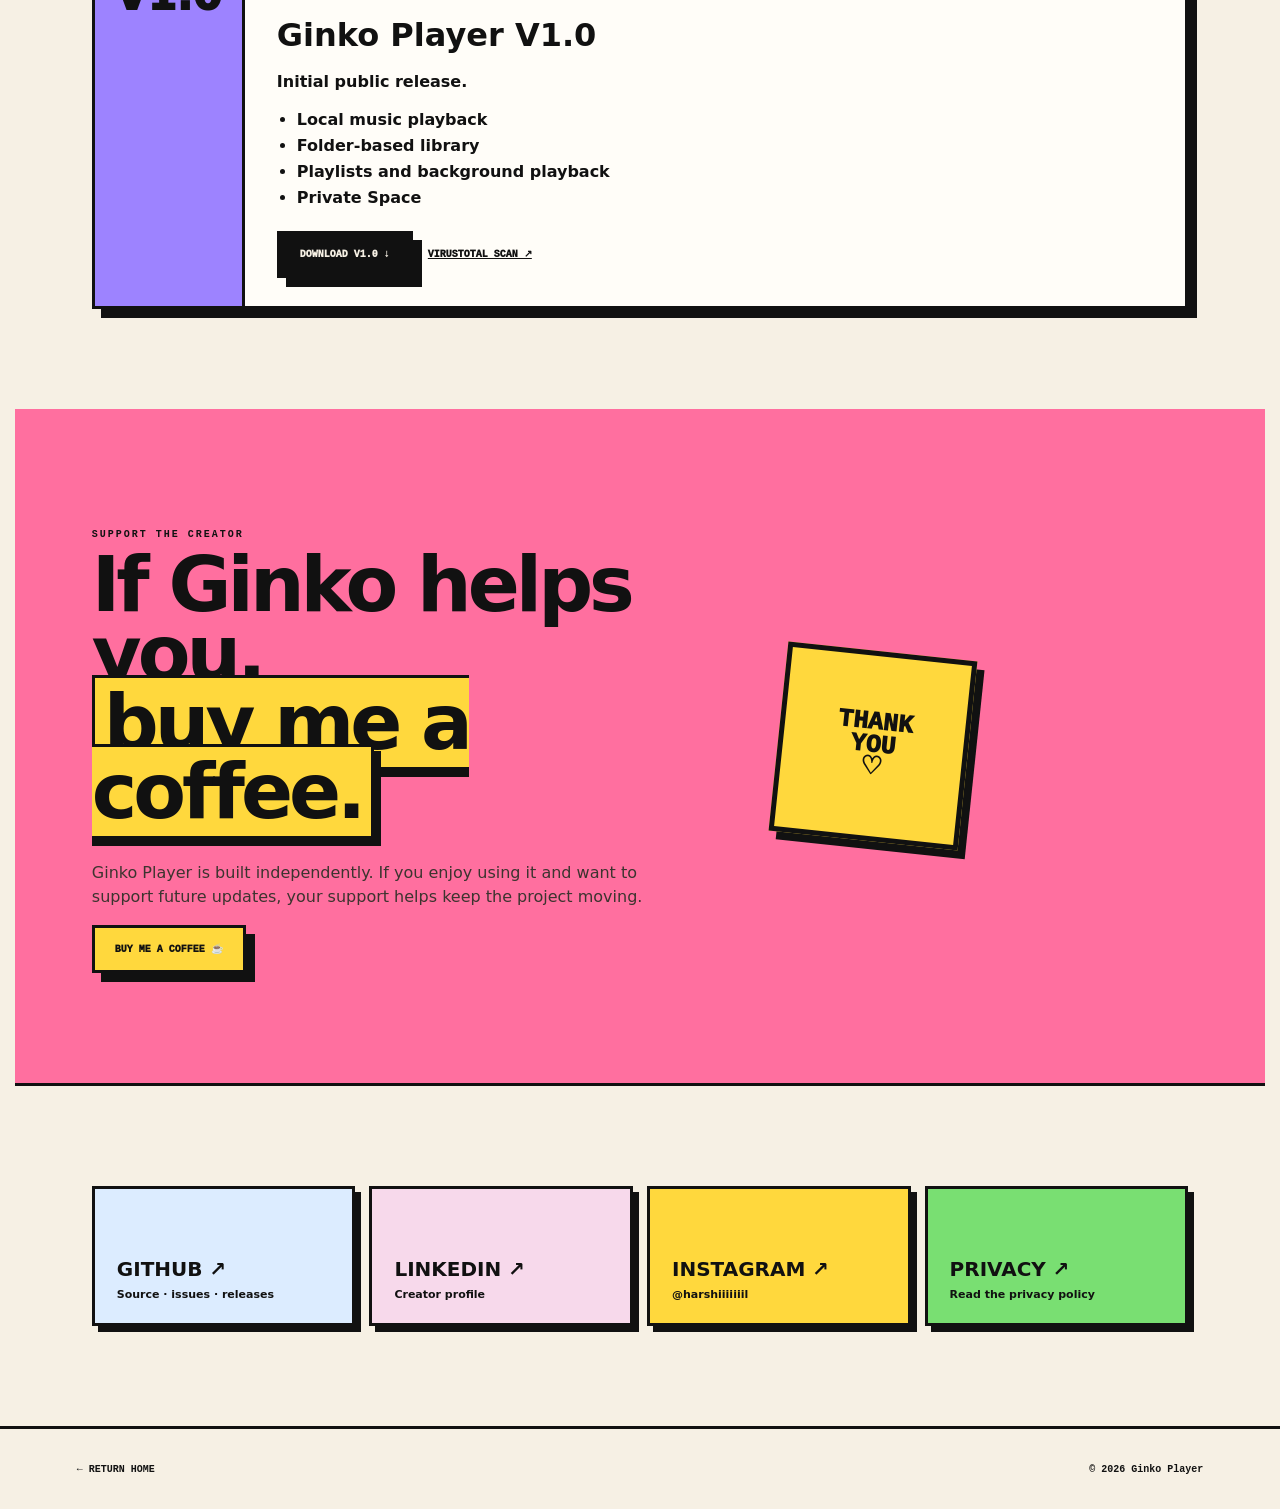
==== commit c55f0323: "Update index.html" ====
--- a/download/index.html
+++ b/download/index.html
@@ -3,11 +3,9 @@
 <section class="hero"><div><p class="eyebrow">OFFICIAL DOWNLOAD PAGE</p><h1>Pick your<br><em>version.</em></h1><p class="lead">Download the latest Ginko Player APK or choose an older release. Every release card contains its own What's New notes and optional VirusTotal scan.</p><div class="actions"><a class="button black" href="https://github.com/HARSH11L/GinkoPlayer/releases/download/GP-V1.1/GinkoPlayer-v1.1.apk">DOWNLOAD V1.1 ↓</a><a class="button" href="../">BACK HOME</a></div><p class="tiny">APK files are hosted through the official Ginko Player GitHub Releases. Android may ask you to allow installation from your browser or file manager.</p></div><div class="download-art"><img src="../assets/ginko-player-icon.png" alt="Ginko Player"><b>GINKO<br>PLAYER</b><span>ANDROID / APK</span></div></section>
 <section class="release"><p class="eyebrow">WHAT'S NEW</p><h2>Version history.</h2><p class="tiny">To publish another version later, copy a release card below, put the newest card first, update the notes and change the GitHub + VirusTotal links.</p>
 <div class="version-list">
-<article class="version-card latest"><div class="version-badge">V1.1</div><div class="version-body"><div class="version-top"><span>LATEST</span><small>2026</small></div><h3>Ginko Player V1.1</h3><p>The current update focuses on the music-player experience and library organization.</p><ul><li>Updated music-player interface</li><li>Folder-by-folder music arrangement</li><li>Add/remove existing music folders</li><li>Create playlists using songs from different folders</li><li>Play folders and playlists</li><li>Dark / light mode</li><li>Settings and player improvements</li></ul><div class="version-actions"><a class="button black" href="https://github.com/HARSH11L/GinkoPlayer/releases/download/GP-V1.1/GinkoPlayer-v1.1.apk">DOWNLOAD V1.1 ↓</a><a class="vt" href="#" target="_blank" rel="noopener">VIRUSTOTAL SCAN ↗</a></div></div></article>
+<article class="version-card latest"><div class="version-badge">V1.1</div><div class="version-body"><div class="version-top"><span>LATEST</span><small>2026</small></div><h3>Ginko Player V1.1</h3><p>The current update focuses on the music-player experience and library organization.</p><ul><li>Updated music-player interface</li><li>Folder-by-folder music arrangement</li><li>Add/remove existing music folders</li><li>Create playlists using songs from different folders</li><li>Play folders and playlists</li><li>Dark / light mode</li><li>Settings and player improvements</li></ul><div class="version-actions"><a class="button black" href="https://github.com/HARSH11L/GinkoPlayer/releases/download/GP-V1.1/GinkoPlayer-v1.1.apk">DOWNLOAD V1.1 ↓</a><a class="vt" href="https://www.virustotal.com/gui/file/96499881e47b6bc846e68bc9ded4c9b5feeaaad4a362cd26f1234e4ecc0c2d69" target="_blank" rel="noopener">VIRUSTOTAL SCAN ↗</a></div></div></article>
 <article class="version-card"><div class="version-badge old">V1.0</div><div class="version-body"><div class="version-top"><span>OLDER RELEASE</span><small>2026</small></div><h3>Ginko Player V1.0</h3><p>Initial public release.</p><ul><li>Local music playback</li><li>Folder-based library</li><li>Playlists and background playback</li><li>Private Space</li></ul><div class="version-actions"><a class="button black" href="https://github.com/HARSH11L/GinkoPlayer/releases/download/GP-V1.0/GinkoPlayer-v1.0.apk">DOWNLOAD V1.0 ↓</a><a class="vt" href="https://www.virustotal.com/gui/file/f701590ffd86076e5509b5c40d7bc2be230b595cd5b357d951a49c1159e032a8/detection" target="_blank" rel="noopener">VIRUSTOTAL SCAN ↗</a></div></div></article>
 </div></section>
-<section class="inside"><p class="eyebrow">HOW TO INSTALL</p><h2>Download. Install.<br>Play.</h2><div class="checks"><span>✓ Choose a release</span><span>✓ Download from GitHub</span><span>✓ Optional VirusTotal scan</span><span>✓ Install the APK</span><span>✓ Allow browser installation if Android asks</span><span>✓ Open Ginko Player</span></div></section>
-<section class="install"><p class="eyebrow">ADDING FUTURE VERSIONS</p><h2>V1.2? Easy.</h2><div class="steps"><article><b>01</b><h3>COPY A CARD</h3><p>Open <code>download/index.html</code> and copy a version-card block.</p></article><article><b>02</b><h3>EDIT THE NOTES</h3><p>Change the version number and write the new What's New bullet points.</p></article><article><b>03</b><h3>CHANGE LINKS</h3><p>Replace the GitHub APK URL and add the VirusTotal result URL for that release.</p></article></div></section>
 <section class="coffee"><div><p class="eyebrow">SUPPORT THE CREATOR</p><h2>If Ginko helps you,<br><em>buy me a coffee.</em></h2><p>Ginko Player is built independently. If you enjoy using it and want to support future updates, your support helps keep the project moving.</p><a class="button yellow" href="https://buymeacoffee.com/harsh1l" target="_blank" rel="noopener">BUY ME A COFFEE ☕</a></div><div class="stamp">THANK<br>YOU<br>♡</div></section>
 <section class="links"><a href="https://github.com/HARSH11L/GinkoPlayer" target="_blank" rel="noopener"><b>GITHUB ↗</b><span>Source · issues · releases</span></a><a href="https://www.linkedin.com/in/harshil-rahman-0258a3421/" target="_blank" rel="noopener"><b>LINKEDIN ↗</b><span>Creator profile</span></a><a href="https://instagram.com/harshiiiiiiil" target="_blank" rel="noopener"><b>INSTAGRAM ↗</b><span>@harshiiiiiiil</span></a><a href="../privacy.html"><b>PRIVACY ↗</b><span>Read the privacy policy</span></a></section>
-</main><footer><a href="../">← RETURN HOME</a><span>© 2026 Ginko Player</span></footer></body></html>+</main><footer><a href="../">← RETURN HOME</a><span>© 2026 Ginko Player</span></footer></body></html>
